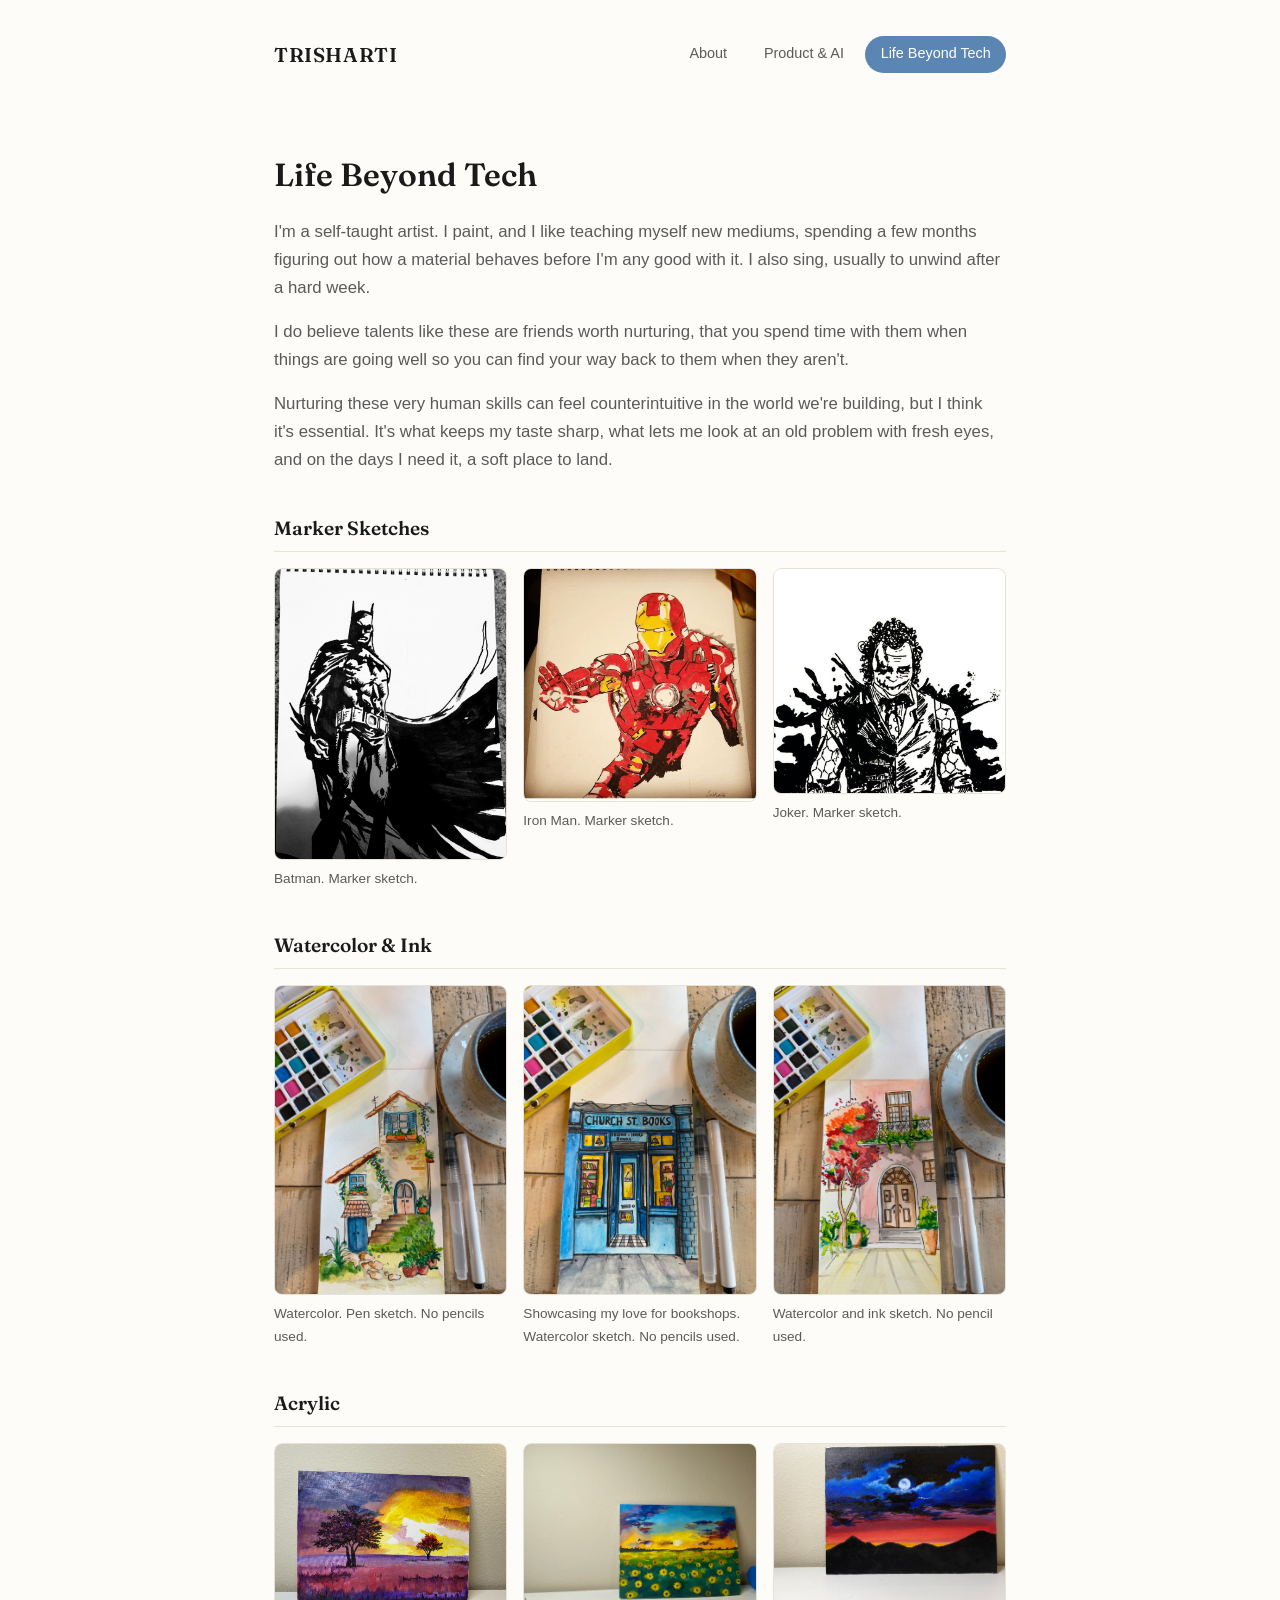
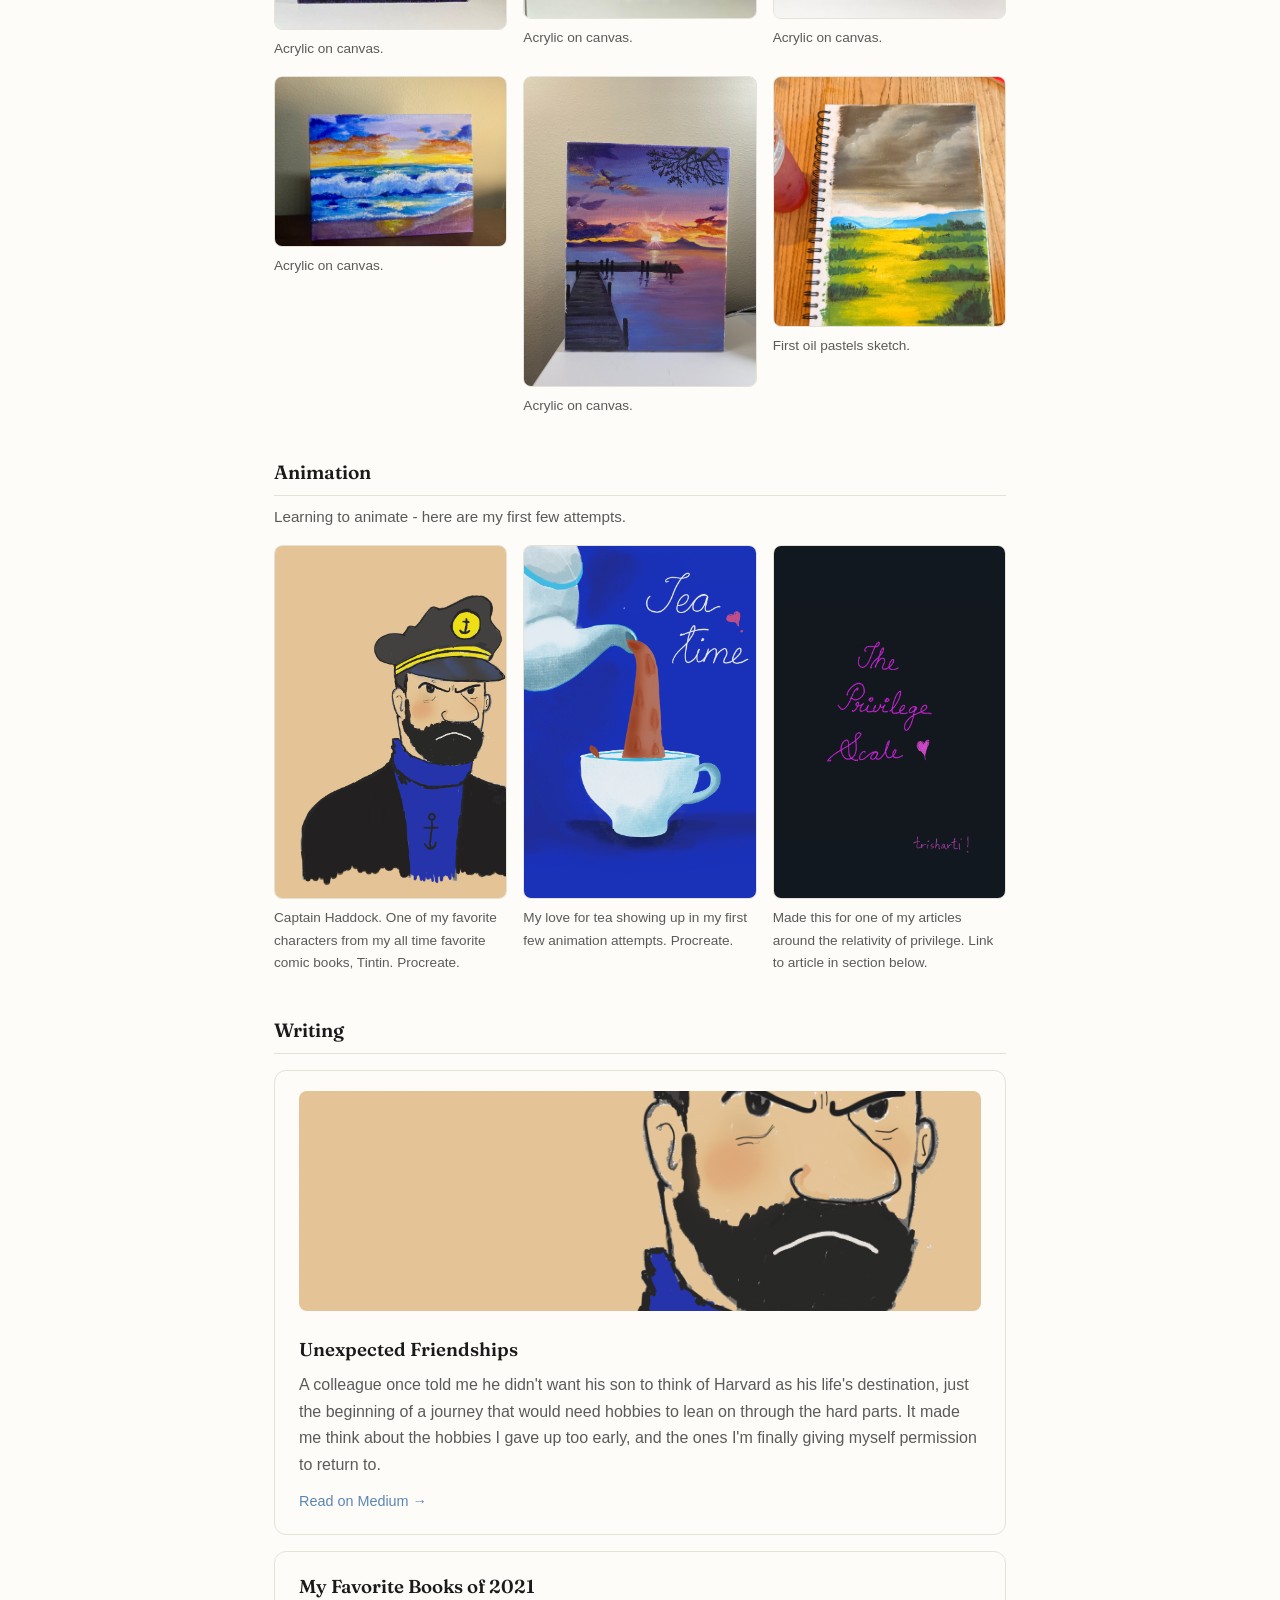
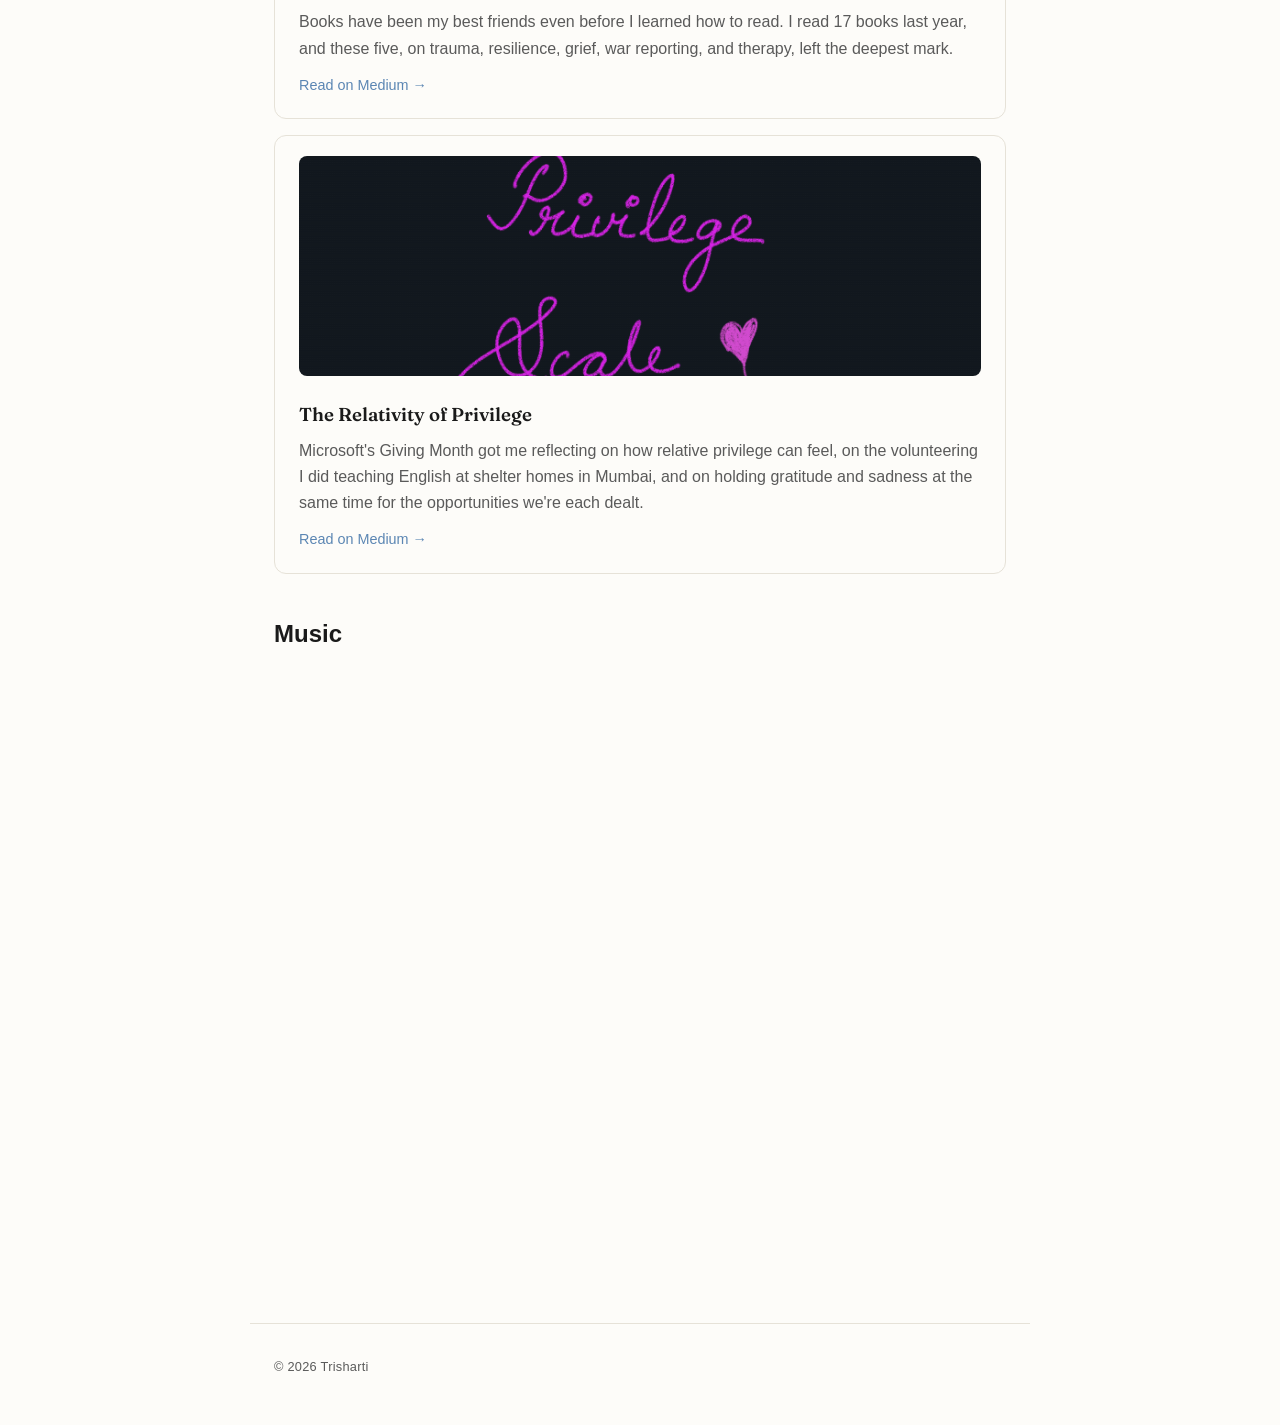
==== life.html @ a84fdd06 "Initial commit of trisharti.com site Co-Authored-By: Claude Opus 4.6 <noreply@anthropic.com>" ====
<!DOCTYPE html>
<html lang="en">
<head>
  <meta charset="UTF-8" />
  <meta name="viewport" content="width=device-width, initial-scale=1.0" />
  <title>Life Beyond Tech — Trisharti</title>
  <link rel="preconnect" href="https://fonts.googleapis.com" />
  <link rel="preconnect" href="https://fonts.gstatic.com" crossorigin />
  <link href="https://fonts.googleapis.com/css2?family=Fraunces:ital,wght@0,400;0,500;0,600;1,500&display=swap" rel="stylesheet" />
  <link rel="stylesheet" href="style.css" />
</head>
<body>
  <header class="site-header">
    <a class="wordmark" href="index.html">TRISHARTI</a>
    <nav class="tabs">
      <a href="index.html">About</a>
      <a href="tech.html">Product &amp; AI</a>
      <a href="life.html" class="active">Life Beyond Tech</a>
    </nav>
  </header>

  <main>
    <section class="page-intro">
      <h1>Life Beyond Tech</h1>
      <p>
        I'm a self-taught artist. I paint, and I like teaching myself new
        mediums, spending a few months figuring out how a material behaves
        before I'm any good with it. I also sing, usually to unwind after a
        hard week.
      </p>
      <p>
        I do believe talents like these are friends worth nurturing, that you
        spend time with them when things are going well so you can find your
        way back to them when they aren't.
      </p>
      <p>
        Nurturing these very human skills can feel counterintuitive in the
        world we're building, but I think it's essential. It's what keeps my
        taste sharp, what lets me look at an old problem with fresh eyes, and
        on the days I need it, a soft place to land.
      </p>
    </section>

    <section class="art-grid-group">
      <h2>Marker Sketches</h2>
      <!-- TODO: add more art files to assets/art/ and reference them here -->
      <div class="art-grid">
        <figure>
          <img src="assets/art/batman-marker.jpg" alt="Batman marker sketch" />
          <figcaption>Batman. Marker sketch.</figcaption>
        </figure>
        <figure>
          <img src="assets/art/ironman-marker.jpg" alt="Iron Man marker sketch" />
          <figcaption>Iron Man. Marker sketch.</figcaption>
        </figure>
        <figure>
          <img src="assets/art/joker-marker.jpg" alt="Joker marker sketch" />
          <figcaption>Joker. Marker sketch.</figcaption>
        </figure>
      </div>
    </section>

    <section class="art-grid-group">
      <h2>Watercolor &amp; Ink</h2>
      <div class="art-grid">
        <figure>
          <img src="assets/art/watercolor-pen.jpg" alt="Pen and watercolor sketch" />
          <figcaption>Watercolor. Pen sketch. No pencils used.</figcaption>
        </figure>
        <figure>
          <img src="assets/art/piece-2.jpg" alt="Church Street Books watercolor sketch" />
          <figcaption>Showcasing my love for bookshops. Watercolor sketch. No pencils used.</figcaption>
        </figure>
        <figure>
          <img src="assets/art/watercolor-ink-2.jpg" alt="Watercolor and ink sketch" />
          <figcaption>Watercolor and ink sketch. No pencil used.</figcaption>
        </figure>
      </div>
    </section>

    <section class="art-grid-group">
      <h2>Acrylic</h2>
      <div class="art-grid">
        <figure>
          <img src="assets/art/acrylic-1.jpg" alt="Acrylic on canvas painting 1" />
          <figcaption>Acrylic on canvas.</figcaption>
        </figure>
        <figure>
          <img src="assets/art/acrylic-2.jpg" alt="Acrylic on canvas painting 2" />
          <figcaption>Acrylic on canvas.</figcaption>
        </figure>
        <figure>
          <img src="assets/art/acrylic-3.jpg" alt="Acrylic on canvas painting 3" />
          <figcaption>Acrylic on canvas.</figcaption>
        </figure>
        <figure>
          <img src="assets/art/acrylic-4.jpg" alt="Acrylic on canvas painting 4" />
          <figcaption>Acrylic on canvas.</figcaption>
        </figure>
        <figure>
          <img src="assets/art/acrylic-5.jpg" alt="Acrylic on canvas painting 5" />
          <figcaption>Acrylic on canvas.</figcaption>
        </figure>
        <figure>
          <img src="assets/art/oil-pastel-1.jpg" alt="Oil pastel sketch" />
          <figcaption>First oil pastels sketch.</figcaption>
        </figure>
      </div>
    </section>

    <section class="art-grid-group">
      <h2>Animation</h2>
      <p class="section-subhead">Learning to animate - here are my first few attempts.</p>
      <div class="art-grid">
        <figure>
          <img src="assets/animation/animation-2.gif" alt="Captain Haddock animation" />
          <figcaption>Captain Haddock. One of my favorite characters from my all time favorite comic books, Tintin. Procreate.</figcaption>
        </figure>
        <figure>
          <img src="assets/animation/animation-3.gif" alt="Tea time animation" />
          <figcaption>My love for tea showing up in my first few animation attempts. Procreate.</figcaption>
        </figure>
        <figure>
          <img src="assets/animation/animation-1.gif" alt="The Privilege Scale title animation" />
          <figcaption>Made this for one of my articles around the relativity of privilege. Link to article in section below.</figcaption>
        </figure>
      </div>
    </section>

    <section class="art-grid-group">
      <h2>Writing</h2>

      <!-- Preview cards for now — swap in real Medium embed snippets when available -->
      <div class="medium-card">
        <img class="medium-thumb" src="assets/writing/unexpected-friendships.gif" alt="Captain Haddock illustration" />
        <h3><a href="https://medium.com/@trisharti/unexpected-friendships-857ea40e6dd5" target="_blank" rel="noopener">Unexpected Friendships</a></h3>
        <p>A colleague once told me he didn't want his son to think of Harvard as his life's destination, just the beginning of a journey that would need hobbies to lean on through the hard parts. It made me think about the hobbies I gave up too early, and the ones I'm finally giving myself permission to return to.</p>
        <a class="read-more" href="https://medium.com/@trisharti/unexpected-friendships-857ea40e6dd5" target="_blank" rel="noopener">Read on Medium →</a>
      </div>

      <div class="medium-card">
        <h3><a href="https://medium.com/@trisharti/my-favorite-books-of-2021-caaea93a84b" target="_blank" rel="noopener">My Favorite Books of 2021</a></h3>
        <p>Books have been my best friends even before I learned how to read. I read 17 books last year, and these five, on trauma, resilience, grief, war reporting, and therapy, left the deepest mark.</p>
        <a class="read-more" href="https://medium.com/@trisharti/my-favorite-books-of-2021-caaea93a84b" target="_blank" rel="noopener">Read on Medium →</a>
      </div>

      <div class="medium-card">
        <img class="medium-thumb" src="assets/writing/privilege-scale.gif" alt="The Privilege Scale title card" />
        <h3><a href="https://medium.com/@trisharti/reflections-and-hopes-f8e90184b55f" target="_blank" rel="noopener">The Relativity of Privilege</a></h3>
        <p>Microsoft's Giving Month got me reflecting on how relative privilege can feel, on the volunteering I did teaching English at shelter homes in Mumbai, and on holding gratitude and sadness at the same time for the opportunities we're each dealt.</p>
        <a class="read-more" href="https://medium.com/@trisharti/reflections-and-hopes-f8e90184b55f" target="_blank" rel="noopener">Read on Medium →</a>
      </div>

    </section>

    <section class="soundcloud-block">
      <h2>Music</h2>
      <iframe
        width="100%"
        height="166"
        scrolling="no"
        frameborder="no"
        allow="autoplay"
        src="https://w.soundcloud.com/player/?url=https%3A//soundcloud.com/trisharti-ghosh/husn&color=%23b5533c&auto_play=false&hide_related=true&show_comments=false&show_user=true&show_reposts=false&show_teaser=false">
      </iframe>
      <iframe
        width="100%"
        height="166"
        scrolling="no"
        frameborder="no"
        allow="autoplay"
        src="https://w.soundcloud.com/player/?url=https%3A//soundcloud.com/trisharti-ghosh/vienna&color=%23b5533c&auto_play=false&hide_related=true&show_comments=false&show_user=true&show_reposts=false&show_teaser=false">
      </iframe>
      <iframe
        width="100%"
        height="166"
        scrolling="no"
        frameborder="no"
        allow="autoplay"
        src="https://w.soundcloud.com/player/?url=https%3A//soundcloud.com/trisharti-ghosh/somewhere-only-we-know&color=%23b5533c&auto_play=false&hide_related=true&show_comments=false&show_user=true&show_reposts=false&show_teaser=false">
      </iframe>
    </section>
  </main>

  <footer class="site-footer">
    &copy; <span id="year"></span> Trisharti
  </footer>
  <script>document.getElementById('year').textContent = new Date().getFullYear();</script>
</body>
</html>
---- style.css ----
:root {
  --ink: #1a1a1a;
  --muted: #5a5a5a;
  --bg: #fdfcf9;
  --accent: #2f5d8a;
  --accent-warm: #5b86b3;
  --border: #e6e2d8;
  --max-width: 780px;
  --font-display: "Fraunces", Georgia, serif;
}

* { box-sizing: border-box; }

body {
  margin: 0;
  font-family: -apple-system, BlinkMacSystemFont, "Segoe UI", Helvetica, Arial, sans-serif;
  color: var(--ink);
  background: var(--bg);
  line-height: 1.65;
}

header.site-header {
  display: flex;
  justify-content: space-between;
  align-items: center;
  max-width: var(--max-width);
  margin: 0 auto;
  padding: 2.25rem 1.5rem 1.25rem;
}

header.site-header .wordmark {
  font-family: var(--font-display);
  font-weight: 600;
  font-size: 1.25rem;
  text-decoration: none;
  color: var(--ink);
  letter-spacing: 0.03em;
}

nav.tabs {
  display: flex;
  gap: 0.4rem;
}

nav.tabs a {
  text-decoration: none;
  color: var(--muted);
  font-size: 0.9rem;
  font-weight: 500;
  padding: 0.4rem 0.95rem;
  border-radius: 999px;
  transition: color 0.2s ease, background-color 0.2s ease;
}

nav.tabs a.active {
  color: #fff;
  background: var(--accent-warm);
}

nav.tabs a:hover:not(.active) {
  color: var(--ink);
  background: rgba(47, 93, 138, 0.1);
}

main {
  max-width: var(--max-width);
  margin: 0 auto;
  padding: 1rem 1.5rem 5rem;
}

.hero {
  display: flex;
  gap: 2.25rem;
  align-items: center;
  margin: 2.5rem 0 3.5rem;
}

.hero .portrait-wrap {
  position: relative;
  flex-shrink: 0;
}

.hero .portrait-wrap::before {
  content: "";
  position: absolute;
  top: -14px;
  left: -16px;
  width: 168px;
  height: 168px;
  border-radius: 42% 58% 65% 35% / 45% 40% 60% 55%;
  background: linear-gradient(135deg, var(--accent-warm), var(--accent));
  opacity: 0.2;
  z-index: 0;
}

.hero img.portrait {
  position: relative;
  z-index: 1;
  width: 168px;
  height: 168px;
  border-radius: 50%;
  object-fit: cover;
  border: 3px solid var(--bg);
  box-shadow: 0 0 0 1px var(--border), 0 8px 24px rgba(26, 26, 26, 0.08);
}

.hero h1 {
  font-family: var(--font-display);
  margin: 0 0 0.5rem;
  font-size: 2.4rem;
  font-weight: 600;
}

.hero p.role {
  display: inline-block;
  margin: 0 0 1rem;
  padding: 0.3rem 0.9rem;
  border-radius: 999px;
  background: rgba(47, 93, 138, 0.12);
  color: var(--accent);
  font-style: normal;
  font-weight: 600;
  font-size: 0.88rem;
  letter-spacing: 0.01em;
}

.links-row a {
  margin-right: 1.25rem;
  color: var(--accent);
  text-decoration: none;
  font-size: 0.9rem;
  border-bottom: 1px solid transparent;
  transition: border-color 0.2s ease;
}

.links-row a:hover { border-color: var(--accent); }

section.journey {
  margin-bottom: 3rem;
}

section.journey p {
  font-size: 1.08rem;
  color: #2c2c2c;
}

section.journey p.lede {
  font-family: var(--font-display);
  font-weight: 500;
  font-size: 1.6rem;
  line-height: 1.4;
  color: var(--ink);
  margin: 0 0 2rem;
}

section.journey p.lede em {
  font-style: italic;
  color: var(--accent-warm);
}

.principles {
  margin: 0 0 3rem;
}

.principles h2 {
  font-family: var(--font-display);
  font-weight: 600;
  font-size: 1.3rem;
  margin-bottom: 1.25rem;
}

.principles-subhead {
  font-family: var(--font-display);
  font-weight: 600;
  font-size: 1.05rem;
  color: var(--muted);
  margin: 2rem 0 1.25rem;
}

.principles-list {
  display: flex;
  flex-direction: column;
  gap: 1rem;
}

.principle {
  padding: 1.1rem 1.25rem;
  border-left: 3px solid var(--accent);
  background: rgba(47, 93, 138, 0.045);
  border-radius: 0 10px 10px 0;
}

.principle h3 {
  font-family: var(--font-display);
  font-weight: 600;
  font-size: 1rem;
  margin: 0 0 0.4rem;
  color: var(--ink);
}

.principle p {
  margin: 0;
  font-size: 0.92rem;
  color: var(--muted);
  line-height: 1.55;
}

.tab-cta {
  display: flex;
  gap: 1rem;
  margin-top: 2rem;
  flex-wrap: wrap;
}

.tab-card {
  flex: 1;
  min-width: 220px;
  border: 1px solid var(--border);
  border-radius: 12px;
  padding: 1.5rem;
  text-decoration: none;
  color: var(--ink);
  transition: box-shadow 0.2s ease, transform 0.2s ease, border-color 0.2s ease;
}

.tab-card:hover {
  box-shadow: 0 10px 28px rgba(26, 26, 26, 0.08);
  border-color: var(--accent-warm);
  transform: translateY(-2px);
}

.tab-card h3 { margin: 0 0 0.4rem; font-family: var(--font-display); font-weight: 600; }
.tab-card p { margin: 0; color: var(--muted); font-size: 0.92rem; }

.page-intro {
  margin: 2.5rem 0 2.5rem;
}

.page-intro h1 { font-family: var(--font-display); font-weight: 600; font-size: 2rem; margin-bottom: 0.6rem; }
.page-intro p { color: var(--muted); font-size: 1.05rem; }

.embed-wrap {
  margin: 2rem 0;
}

.art-grid-group {
  margin-bottom: 2.5rem;
}

.art-grid-group h2 {
  font-family: var(--font-display);
  font-weight: 600;
  font-size: 1.2rem;
  border-bottom: 1px solid var(--border);
  padding-bottom: 0.4rem;
  margin-bottom: 1rem;
}

.section-subhead {
  margin: -0.5rem 0 1rem;
  color: var(--muted);
  font-size: 0.95rem;
}

.art-grid {
  display: grid;
  grid-template-columns: repeat(auto-fill, minmax(200px, 1fr));
  gap: 1rem;
}

.art-grid figure {
  margin: 0;
  overflow: hidden;
  border-radius: 8px;
}

.art-grid img {
  width: 100%;
  border-radius: 8px;
  border: 1px solid var(--border);
  display: block;
  transition: transform 0.3s ease;
}

.art-grid figure:hover img {
  transform: scale(1.03);
}

.art-grid figcaption {
  margin-top: 0.5rem;
  font-size: 0.85rem;
  color: var(--muted);
}

.medium-card {
  border: 1px solid var(--border);
  border-radius: 12px;
  padding: 1.25rem 1.5rem;
  margin-bottom: 1rem;
  transition: box-shadow 0.2s ease;
}

.medium-card:hover {
  box-shadow: 0 8px 24px rgba(26, 26, 26, 0.06);
}

.medium-thumb {
  width: 100%;
  max-height: 220px;
  object-fit: cover;
  border-radius: 8px;
  margin-bottom: 1rem;
}

.medium-card h3 { margin: 0 0 0.4rem; font-family: var(--font-display); font-weight: 600; }
.medium-card h3 a { color: var(--ink); text-decoration: none; }
.medium-card h3 a:hover { text-decoration: underline; }
.medium-card p { margin: 0 0 0.6rem; color: var(--muted); }
.medium-card a.read-more { font-size: 0.9rem; color: var(--accent-warm); text-decoration: none; }

.substack-post-embed {
  margin-bottom: 1rem;
}

.soundcloud-block {
  margin: 2.5rem 0;
}

.soundcloud-block iframe {
  display: block;
  margin-bottom: 1rem;
}

footer.site-footer {
  max-width: var(--max-width);
  margin: 0 auto;
  padding: 2rem 1.5rem 3rem;
  color: var(--muted);
  font-size: 0.8rem;
  letter-spacing: 0.02em;
  border-top: 1px solid var(--border);
}

@media (max-width: 700px) {
  header.site-header {
    flex-direction: column;
    align-items: flex-start;
    gap: 1rem;
  }

  nav.tabs {
    flex-wrap: wrap;
  }

  .hero {
    flex-direction: column;
    align-items: flex-start;
    gap: 1.5rem;
  }

  .hero h1 {
    font-size: 1.9rem;
  }

  section.journey p.lede {
    font-size: 1.3rem;
  }

  .page-intro h1 {
    font-size: 1.6rem;
  }
}
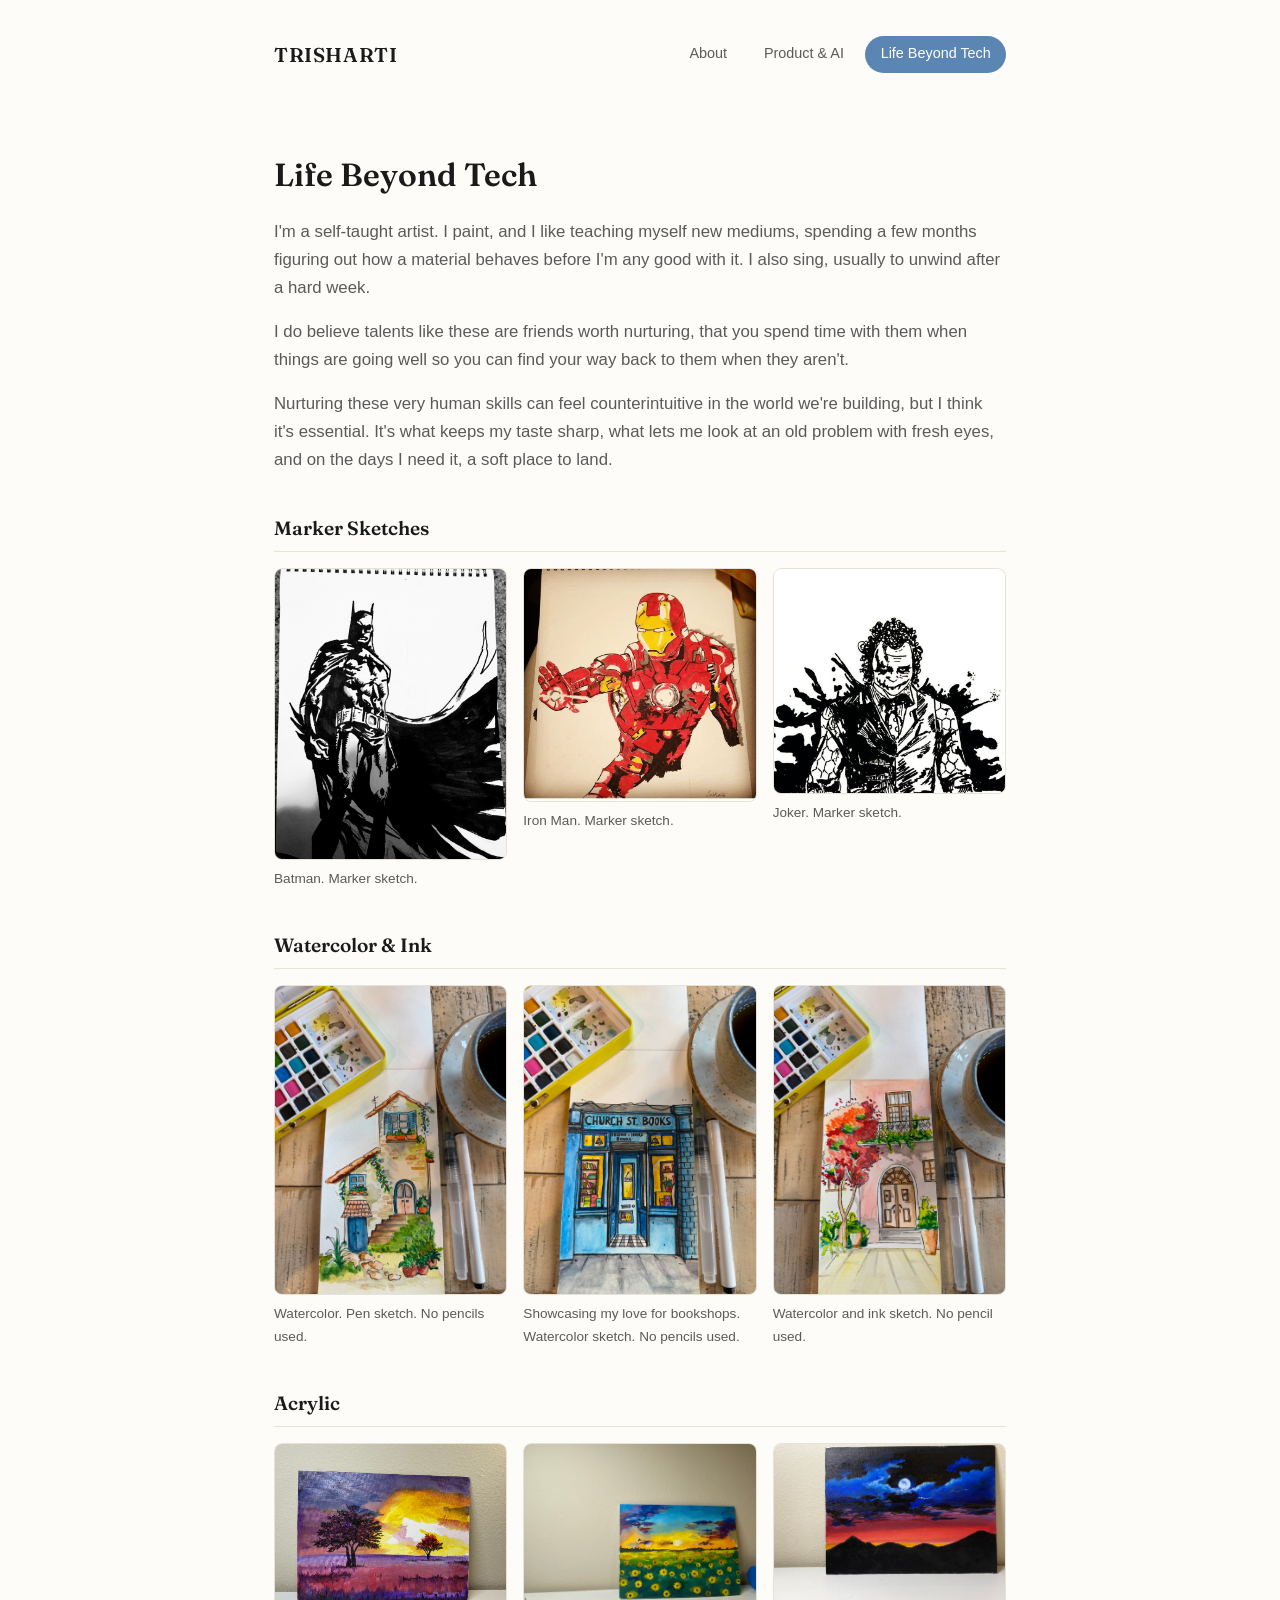
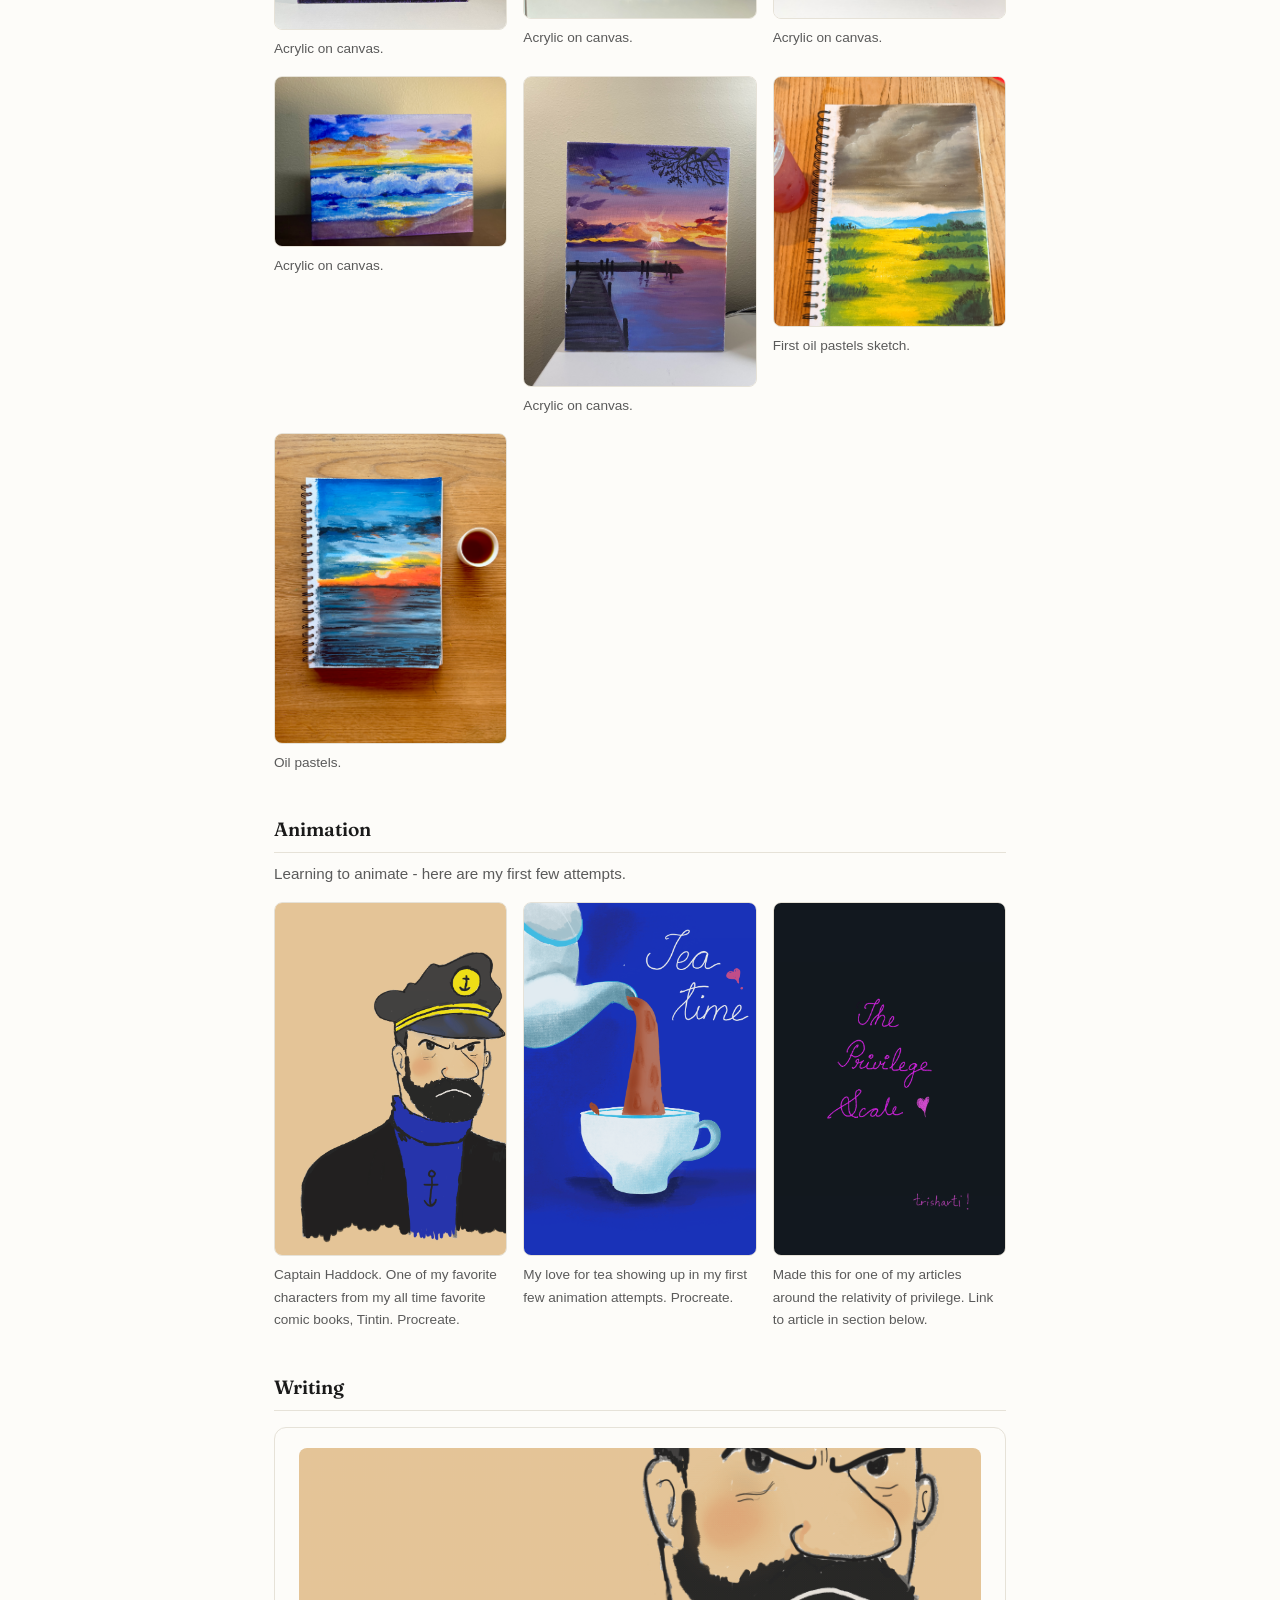
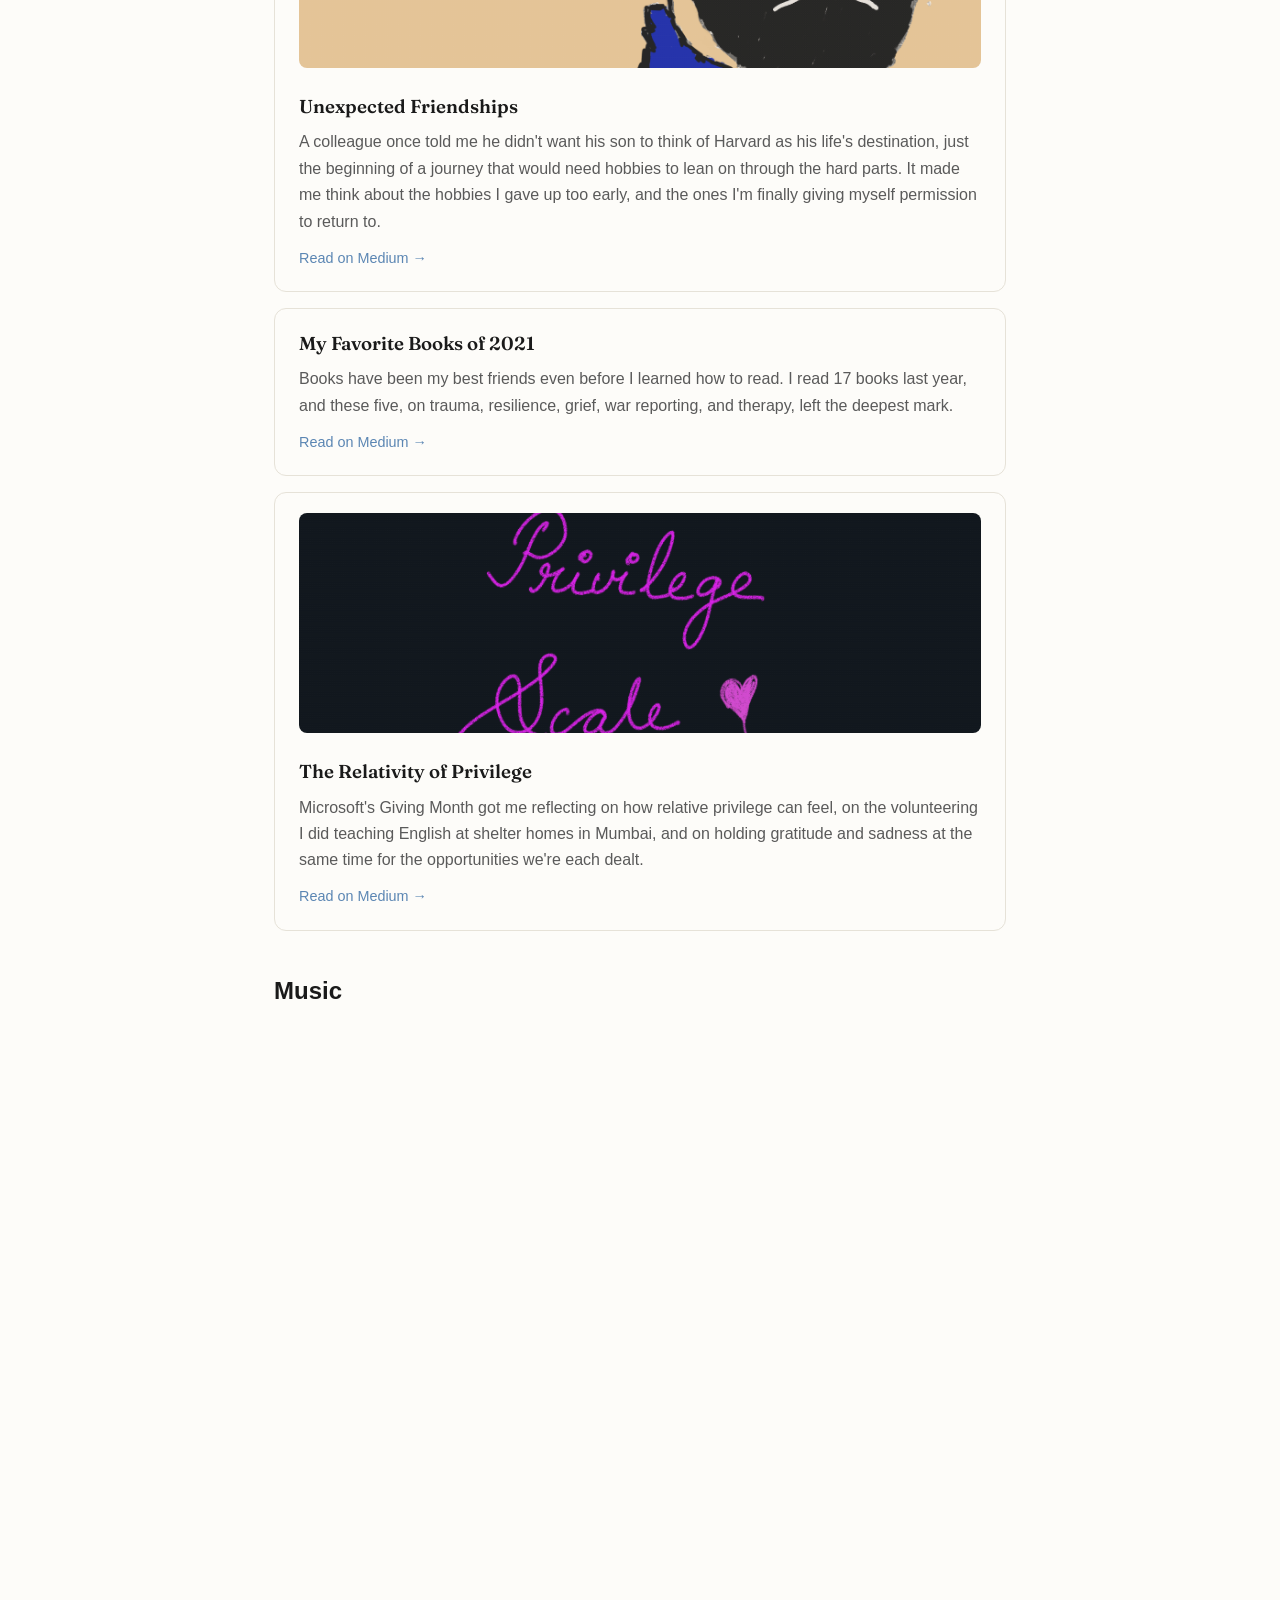
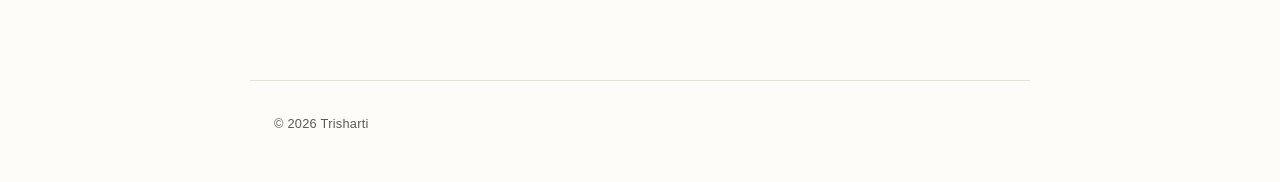
==== commit 378a7033: "Add new oil pastel sunset sketch to life.html Co-Authored-By: Claude Opus 4.6 <noreply@anthropic.com" ====
--- a/life.html
+++ b/life.html
@@ -8,6 +8,9 @@
   <link rel="preconnect" href="https://fonts.gstatic.com" crossorigin />
   <link href="https://fonts.googleapis.com/css2?family=Fraunces:ital,wght@0,400;0,500;0,600;1,500&display=swap" rel="stylesheet" />
   <link rel="stylesheet" href="style.css" />
+  <!-- Cloudflare Web Analytics -->
+  <script defer src='https://static.cloudflareinsights.com/beacon.min.js' data-cf-beacon='{"token": "1f44254c5376400796b0a5fa982d9460"}'></script>
+  <!-- End Cloudflare Web Analytics -->
 </head>
 <body>
   <header class="site-header">
@@ -105,6 +108,10 @@
           <img src="assets/art/oil-pastel-1.jpg" alt="Oil pastel sketch" />
           <figcaption>First oil pastels sketch.</figcaption>
         </figure>
+        <figure>
+          <img src="assets/art/oil-pastel-2.jpg" alt="Sunset over water oil pastel sketch" />
+          <figcaption>Oil pastels.</figcaption>
+        </figure>
       </div>
     </section>
 
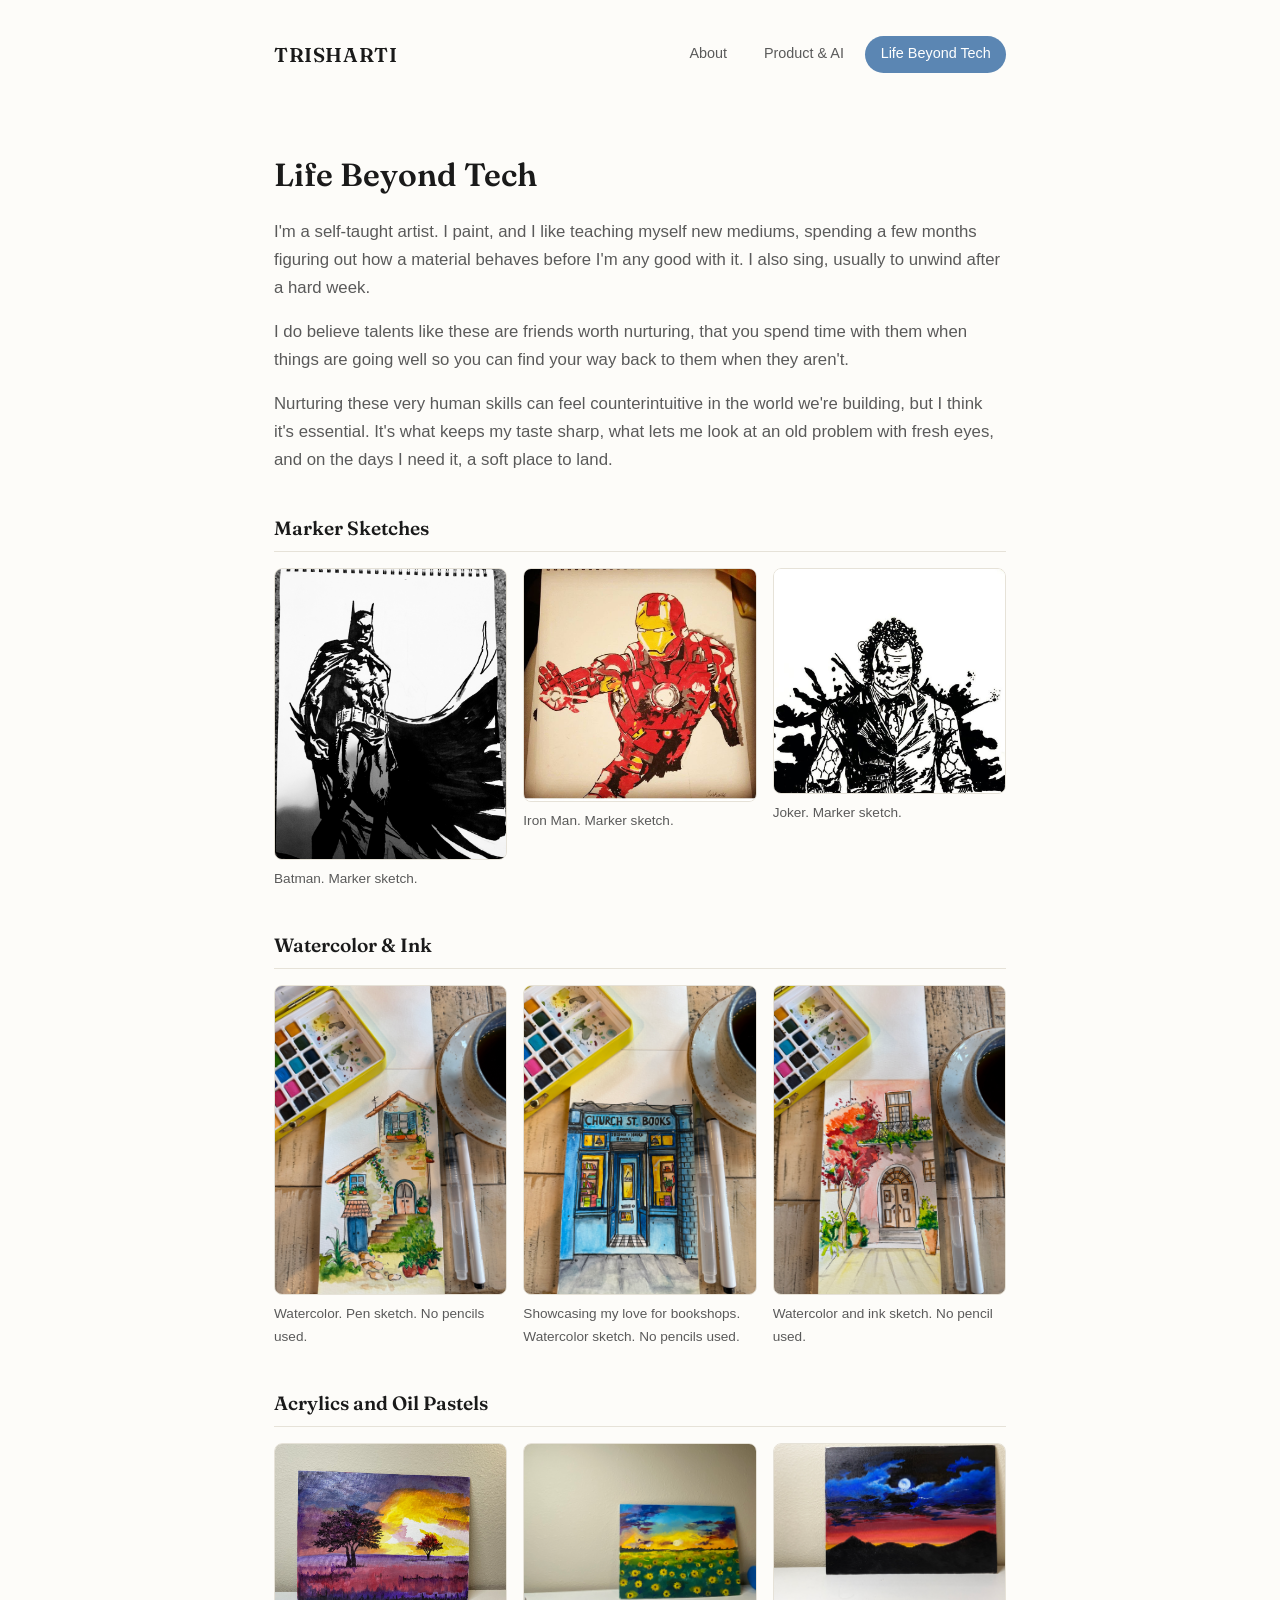
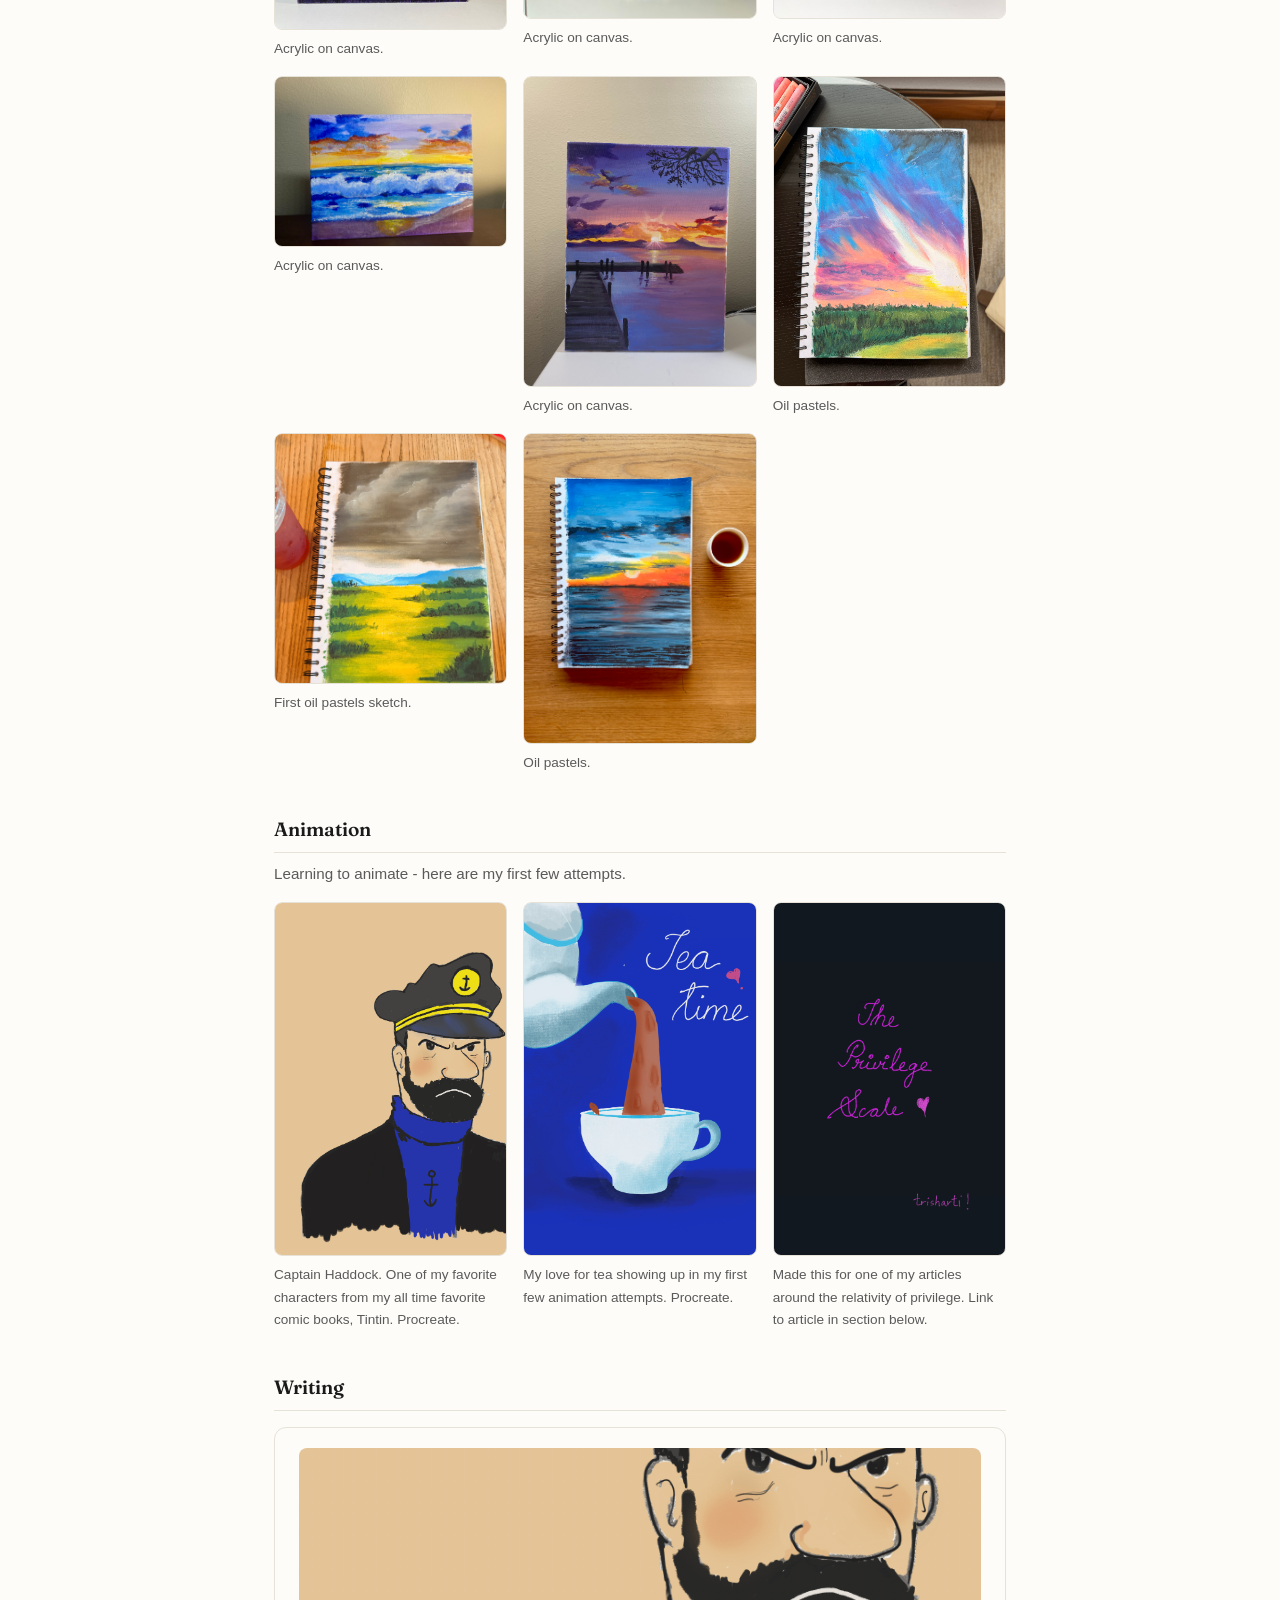
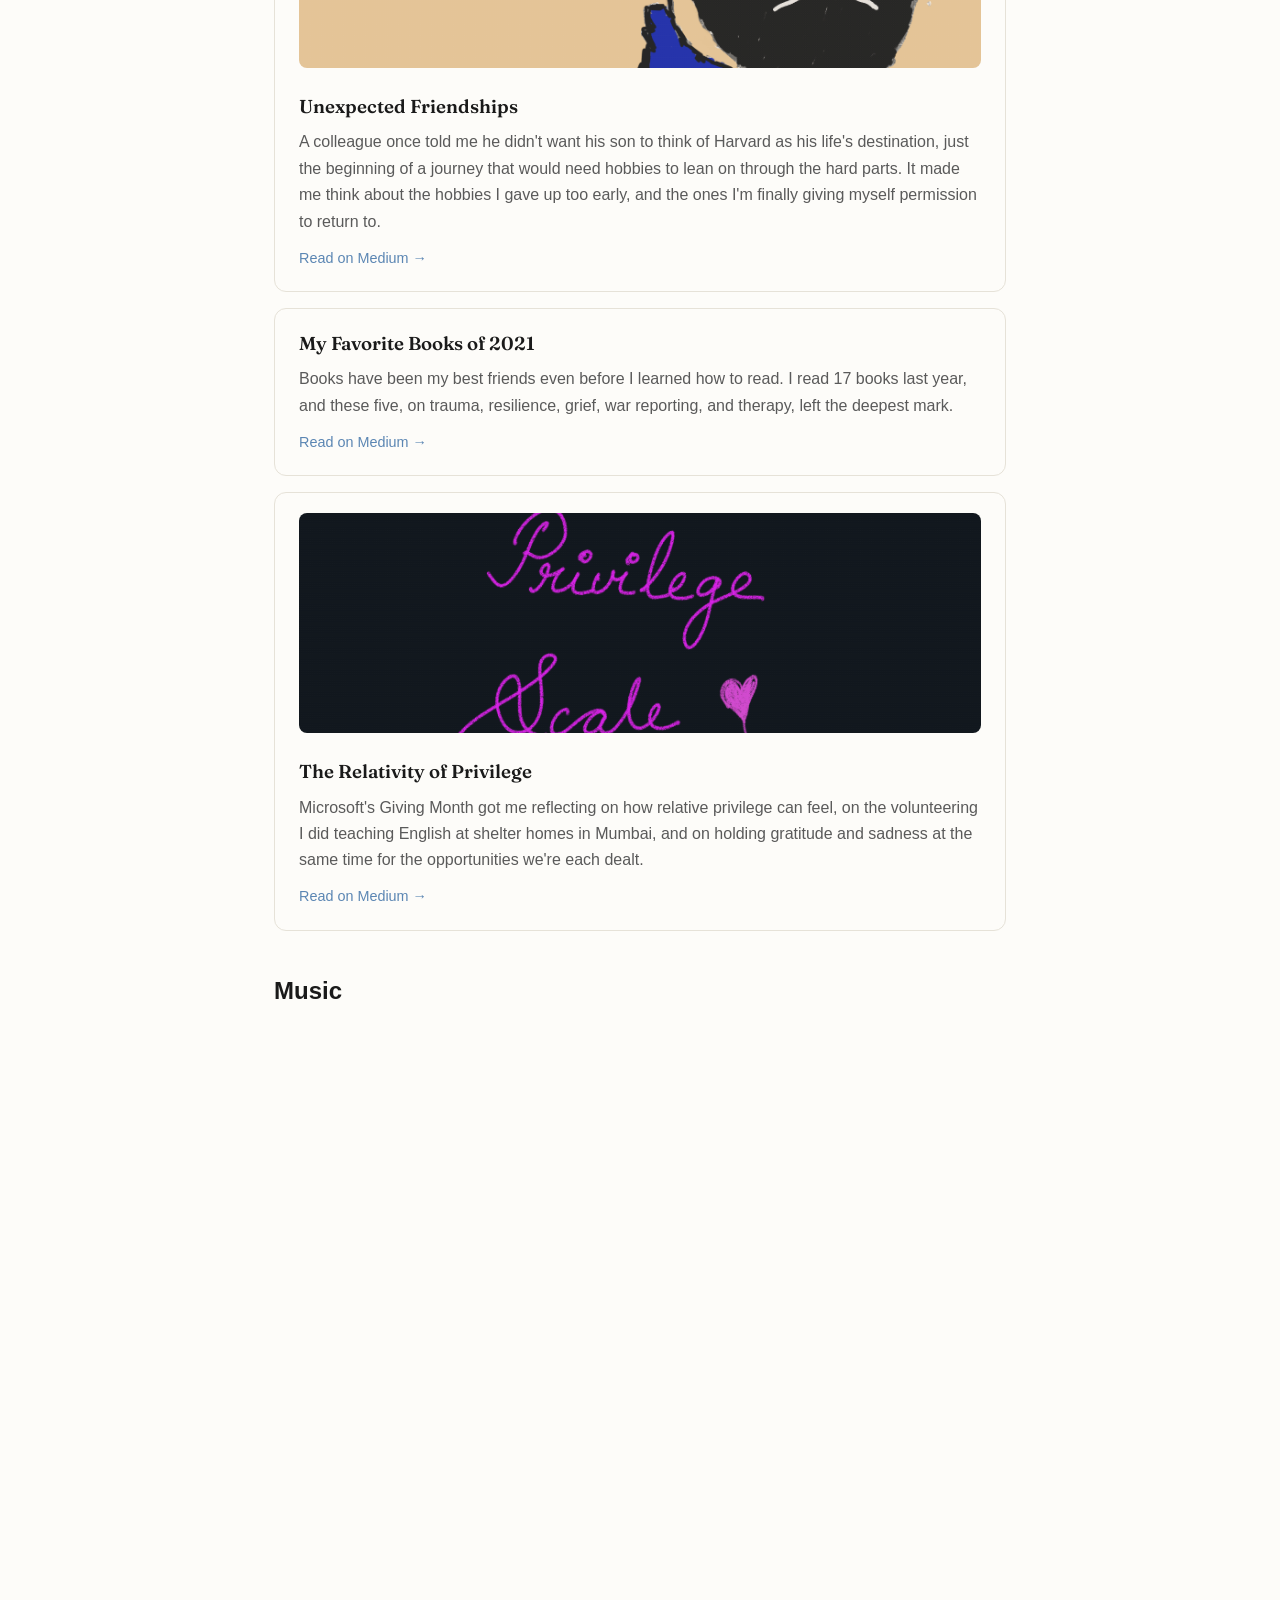
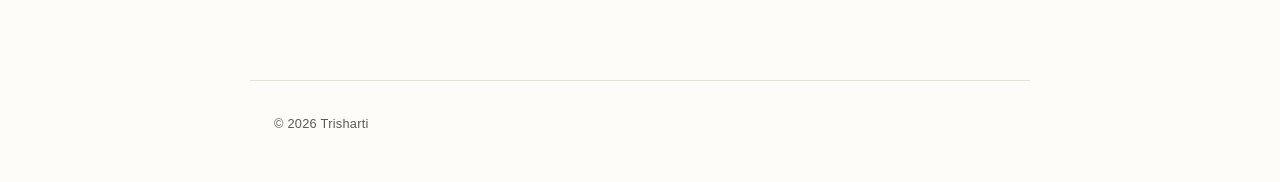
==== commit 651db3b7: "Add new oil pastel piece, rename art section, new Substack post, and prefetch nav pages Co-Authored-" ====
--- a/life.html
+++ b/life.html
@@ -8,6 +8,8 @@
   <link rel="preconnect" href="https://fonts.gstatic.com" crossorigin />
   <link href="https://fonts.googleapis.com/css2?family=Fraunces:ital,wght@0,400;0,500;0,600;1,500&display=swap" rel="stylesheet" />
   <link rel="stylesheet" href="style.css" />
+  <link rel="prefetch" href="index.html" />
+  <link rel="prefetch" href="tech.html" />
   <!-- Cloudflare Web Analytics -->
   <script defer src='https://static.cloudflareinsights.com/beacon.min.js' data-cf-beacon='{"token": "1f44254c5376400796b0a5fa982d9460"}'></script>
   <!-- End Cloudflare Web Analytics -->
@@ -82,7 +84,7 @@
     </section>
 
     <section class="art-grid-group">
-      <h2>Acrylic</h2>
+      <h2>Acrylics and Oil Pastels</h2>
       <div class="art-grid">
         <figure>
           <img src="assets/art/acrylic-1.jpg" alt="Acrylic on canvas painting 1" />
@@ -103,6 +105,10 @@
         <figure>
           <img src="assets/art/acrylic-5.jpg" alt="Acrylic on canvas painting 5" />
           <figcaption>Acrylic on canvas.</figcaption>
+        </figure>
+        <figure>
+          <img src="assets/art/oil-pastel-3.jpg" alt="Colorful sunset over a field oil pastel sketch" />
+          <figcaption>Oil pastels.</figcaption>
         </figure>
         <figure>
           <img src="assets/art/oil-pastel-1.jpg" alt="Oil pastel sketch" />
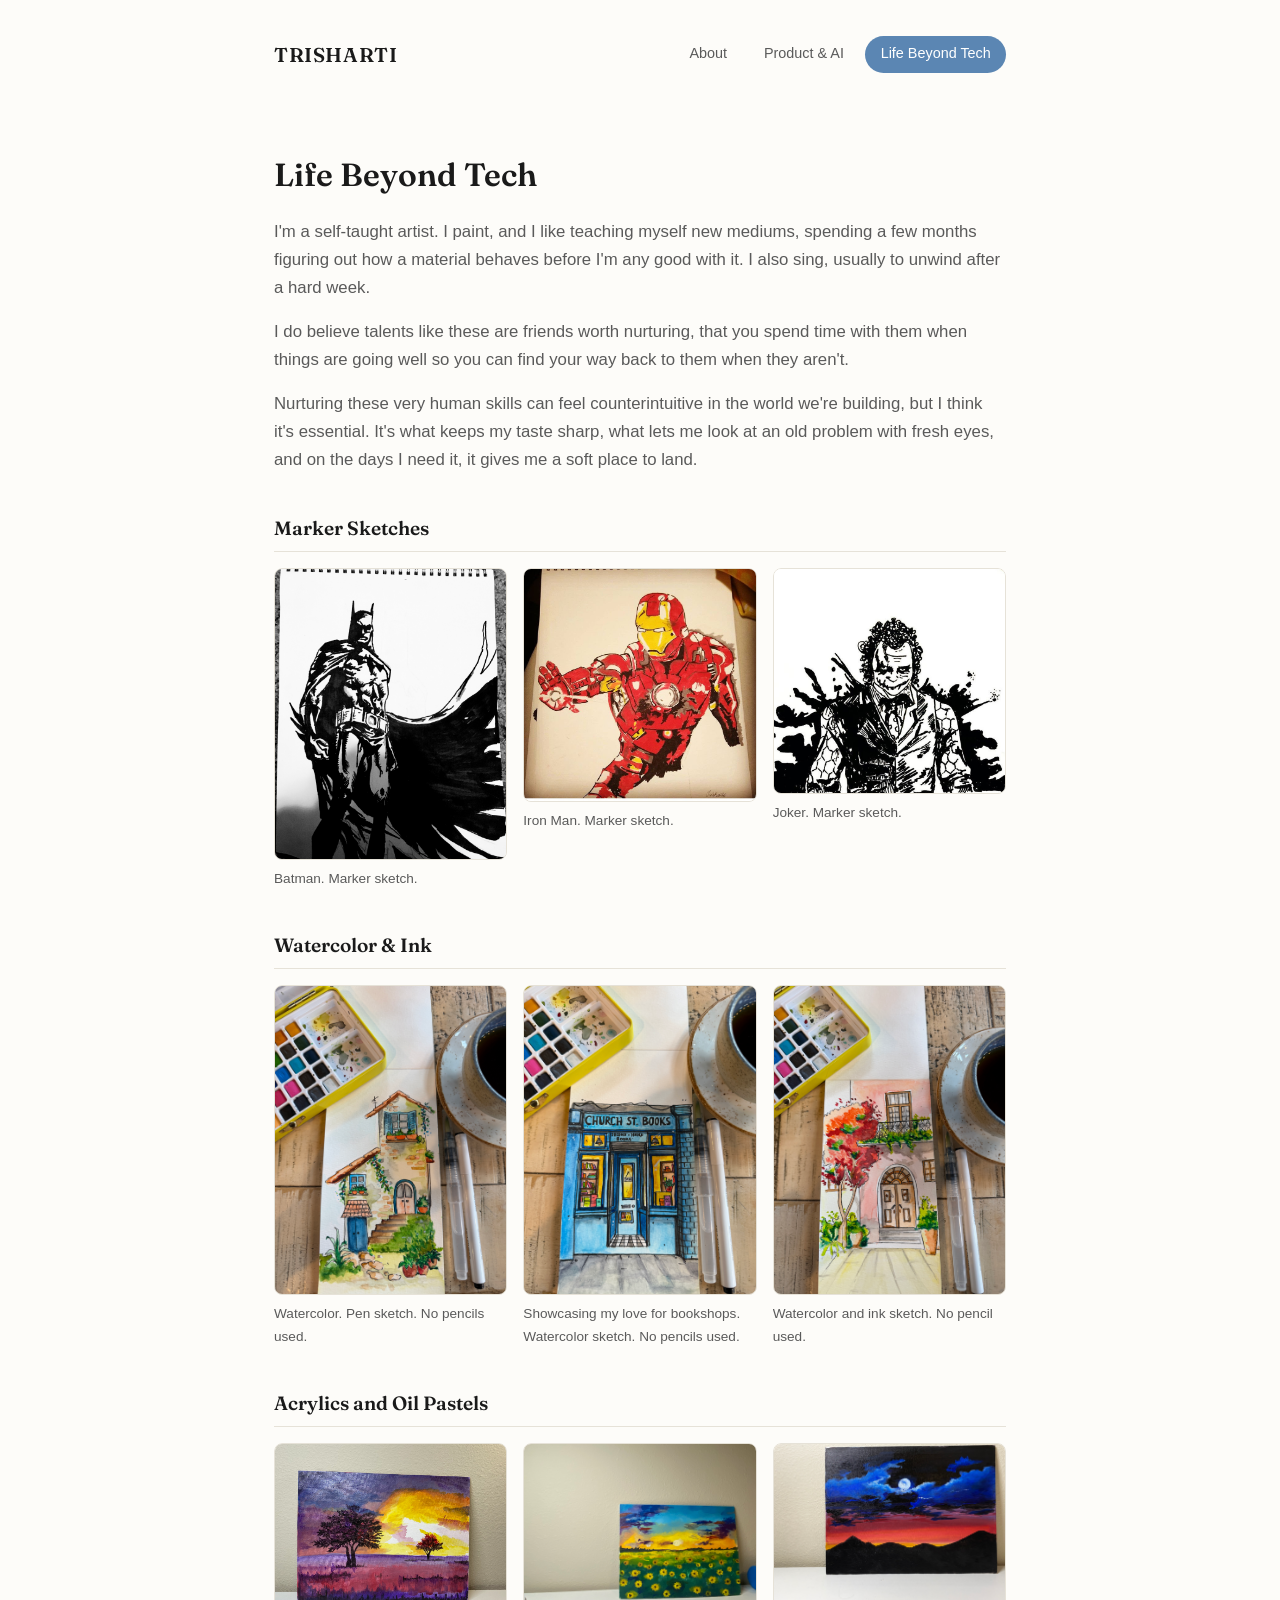
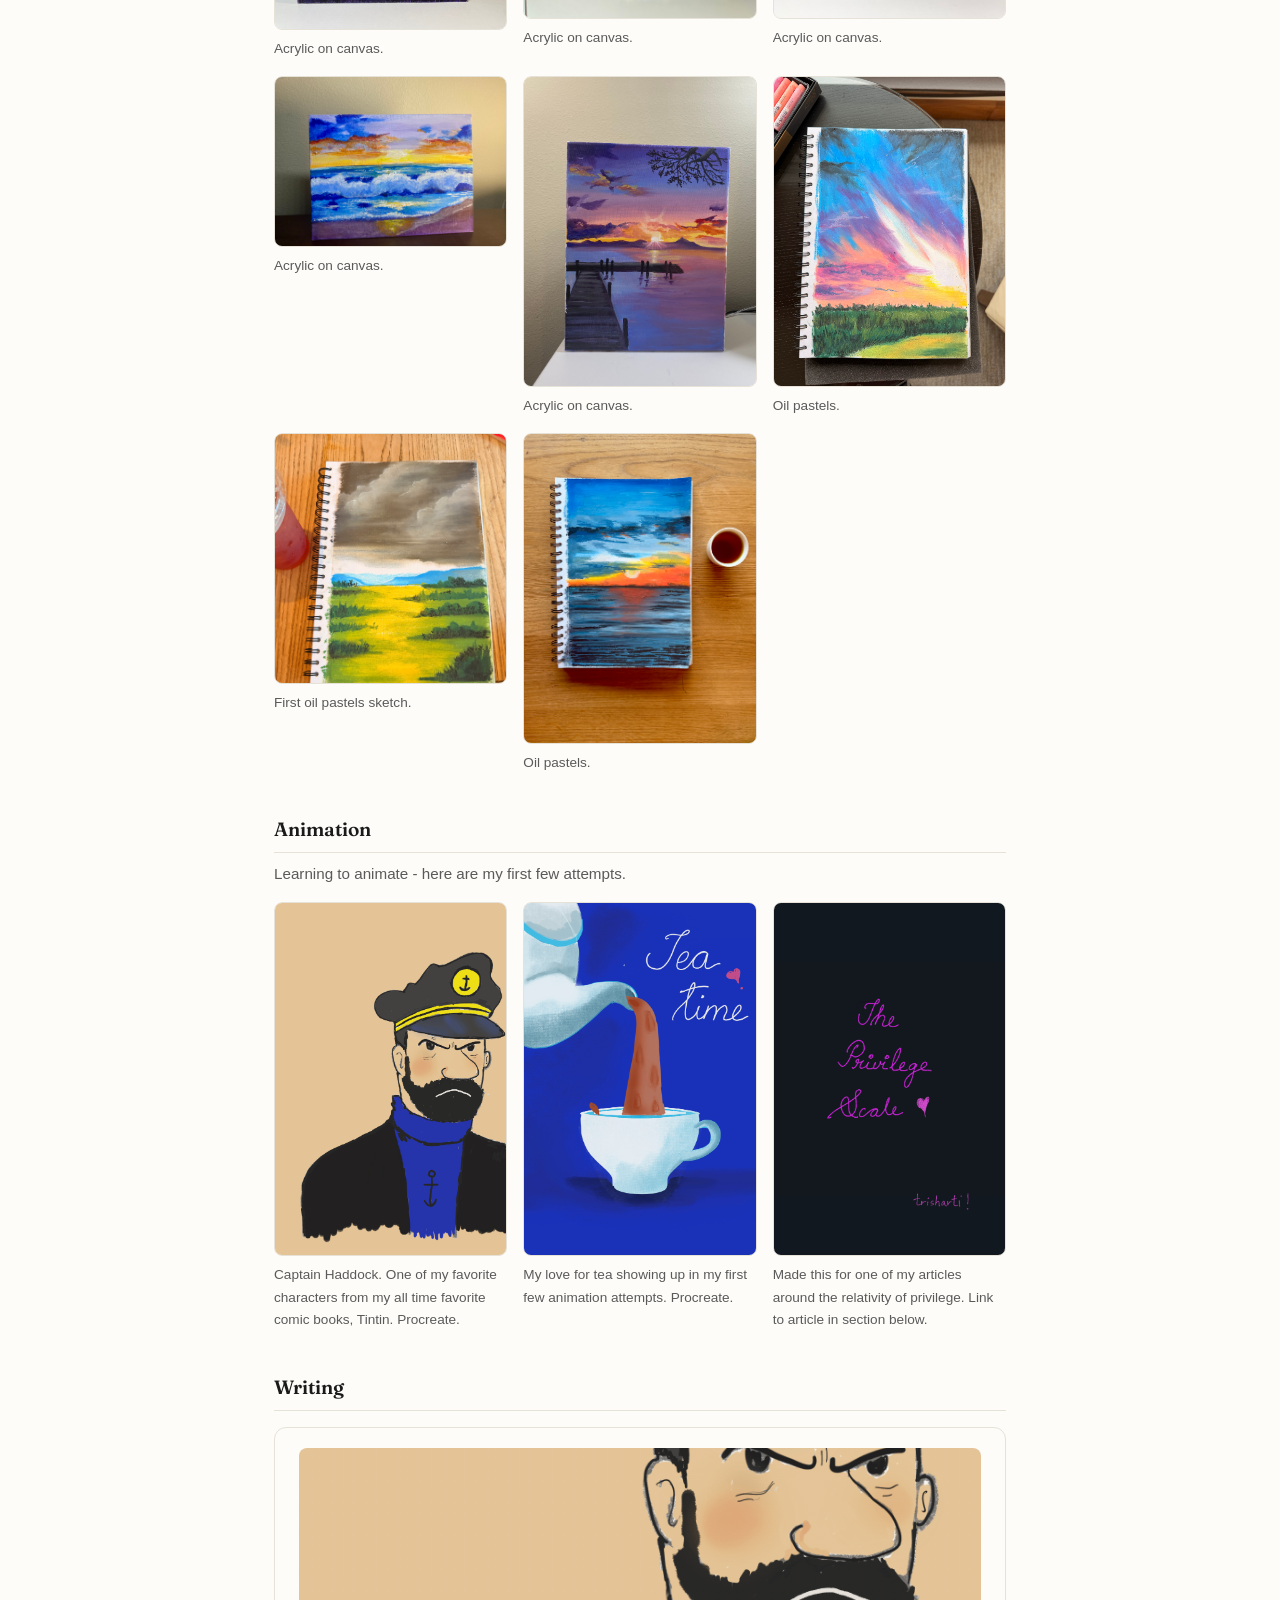
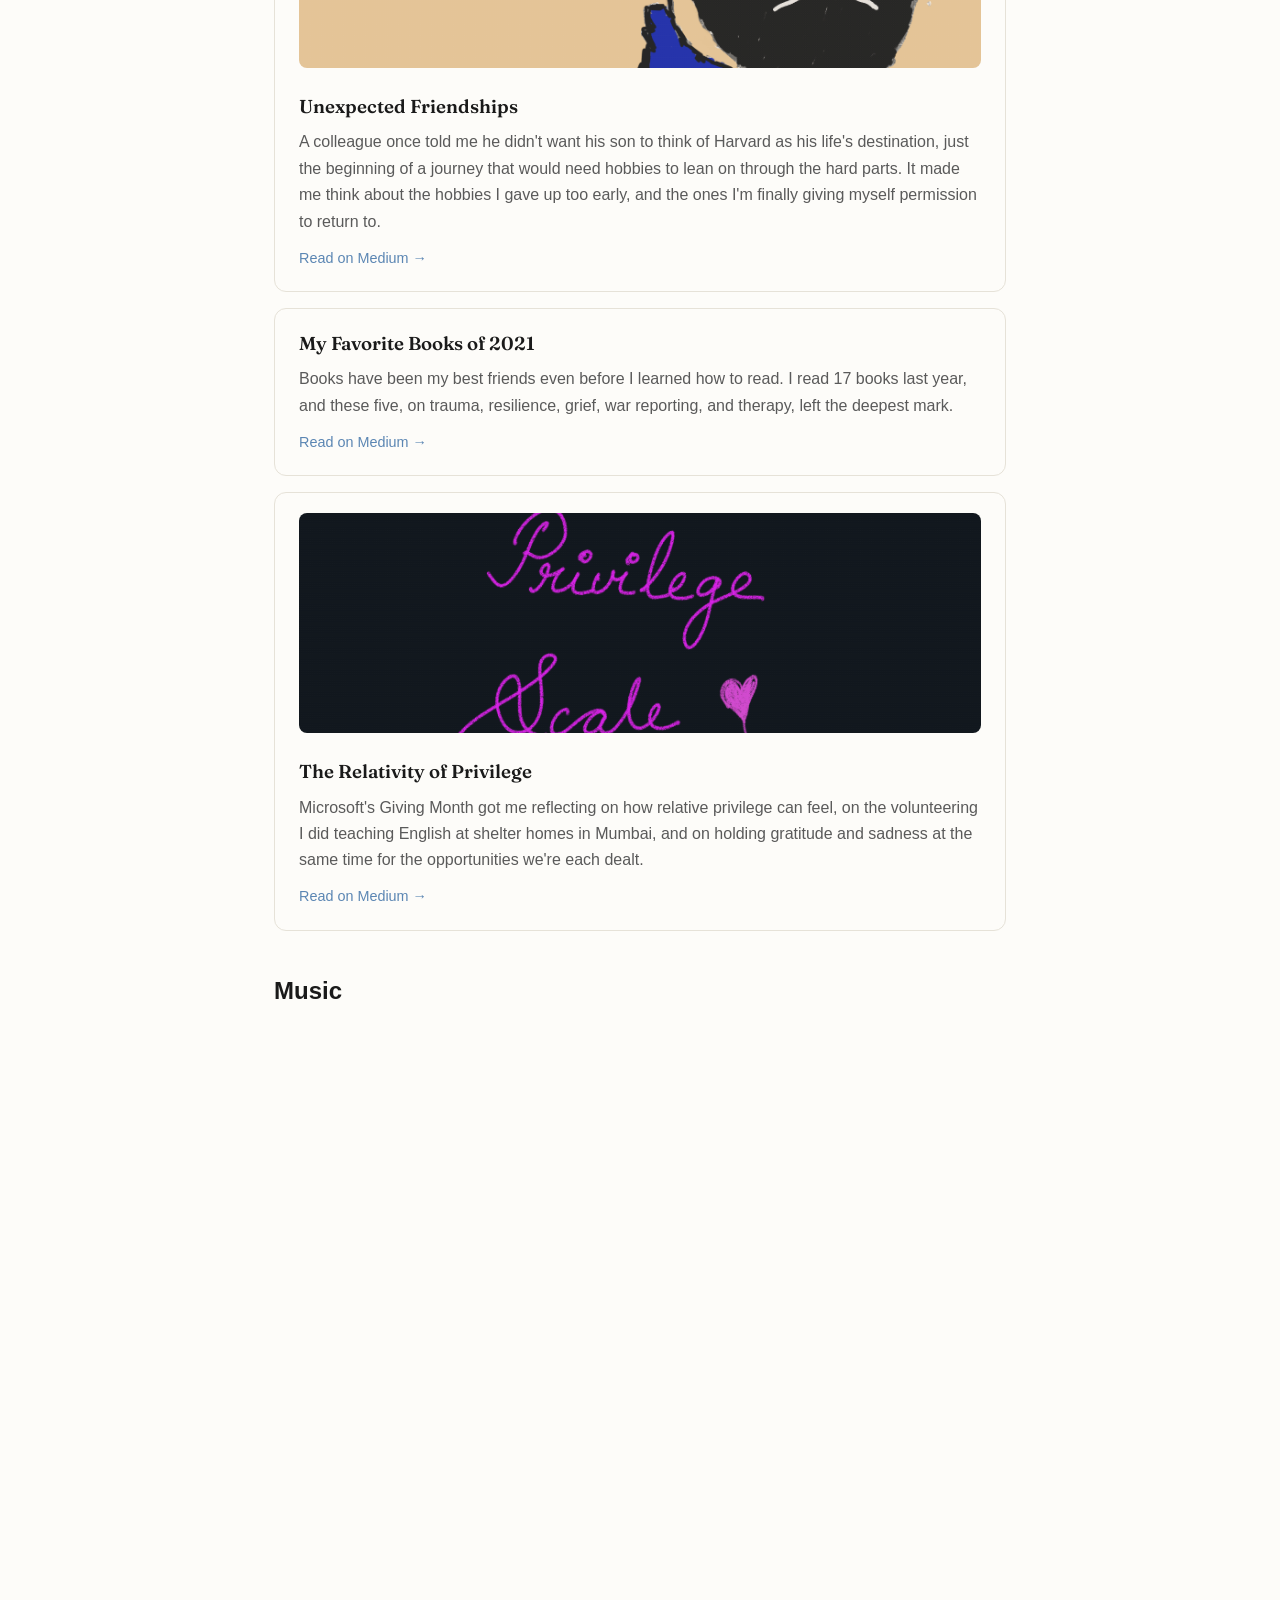
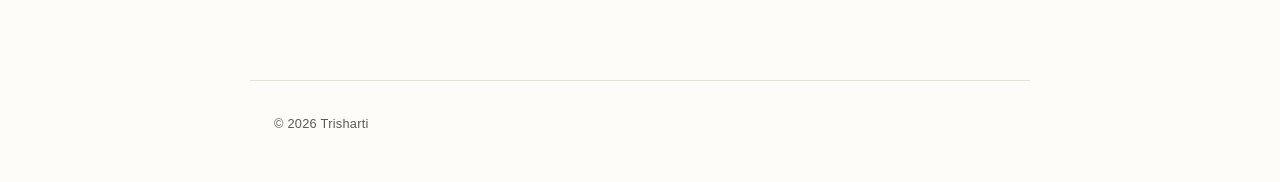
==== commit a1f0a74a: "Add Personal Agents post and fix life page intro typo Co-Authored-By: Claude Sonnet 5.5 <noreply@ant" ====
--- a/life.html
+++ b/life.html
@@ -42,7 +42,7 @@
         Nurturing these very human skills can feel counterintuitive in the
         world we're building, but I think it's essential. It's what keeps my
         taste sharp, what lets me look at an old problem with fresh eyes, and
-        on the days I need it, a soft place to land.
+        on the days I need it, it gives me a soft place to land.
       </p>
     </section>
 
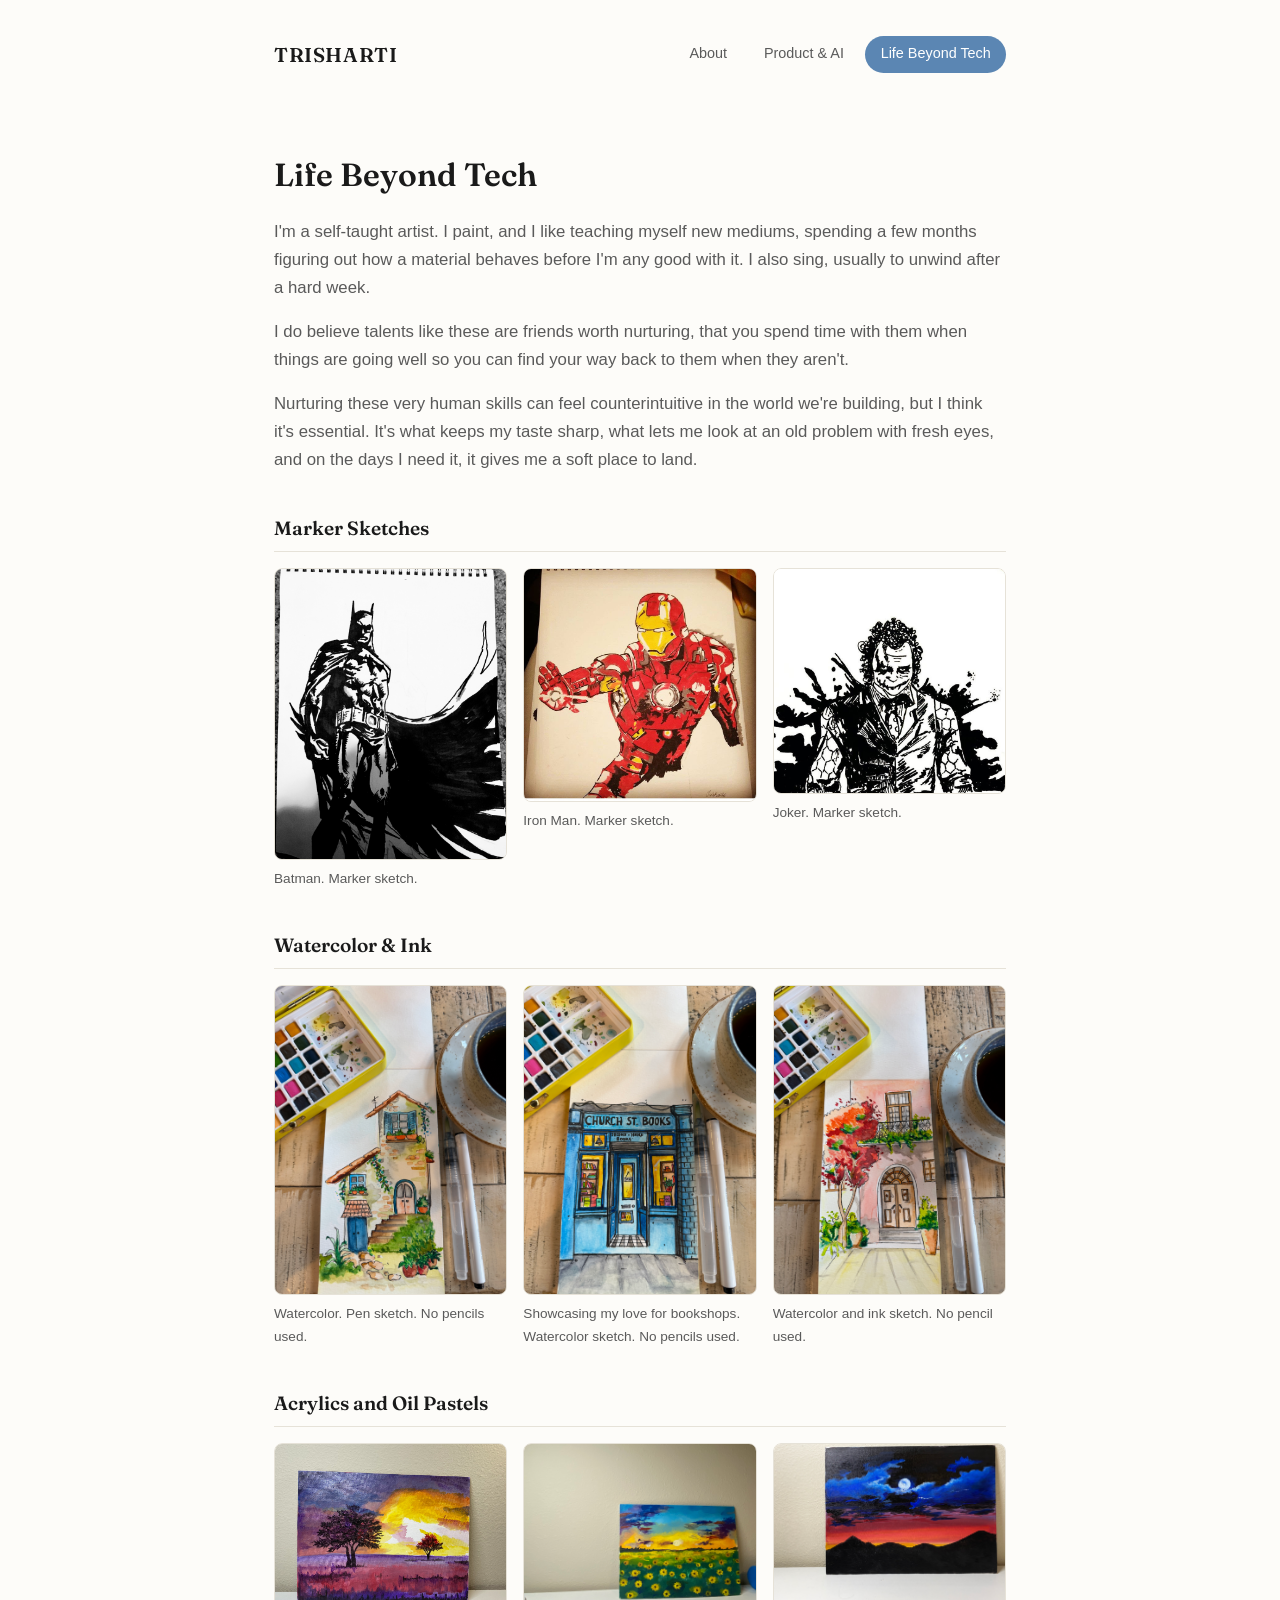
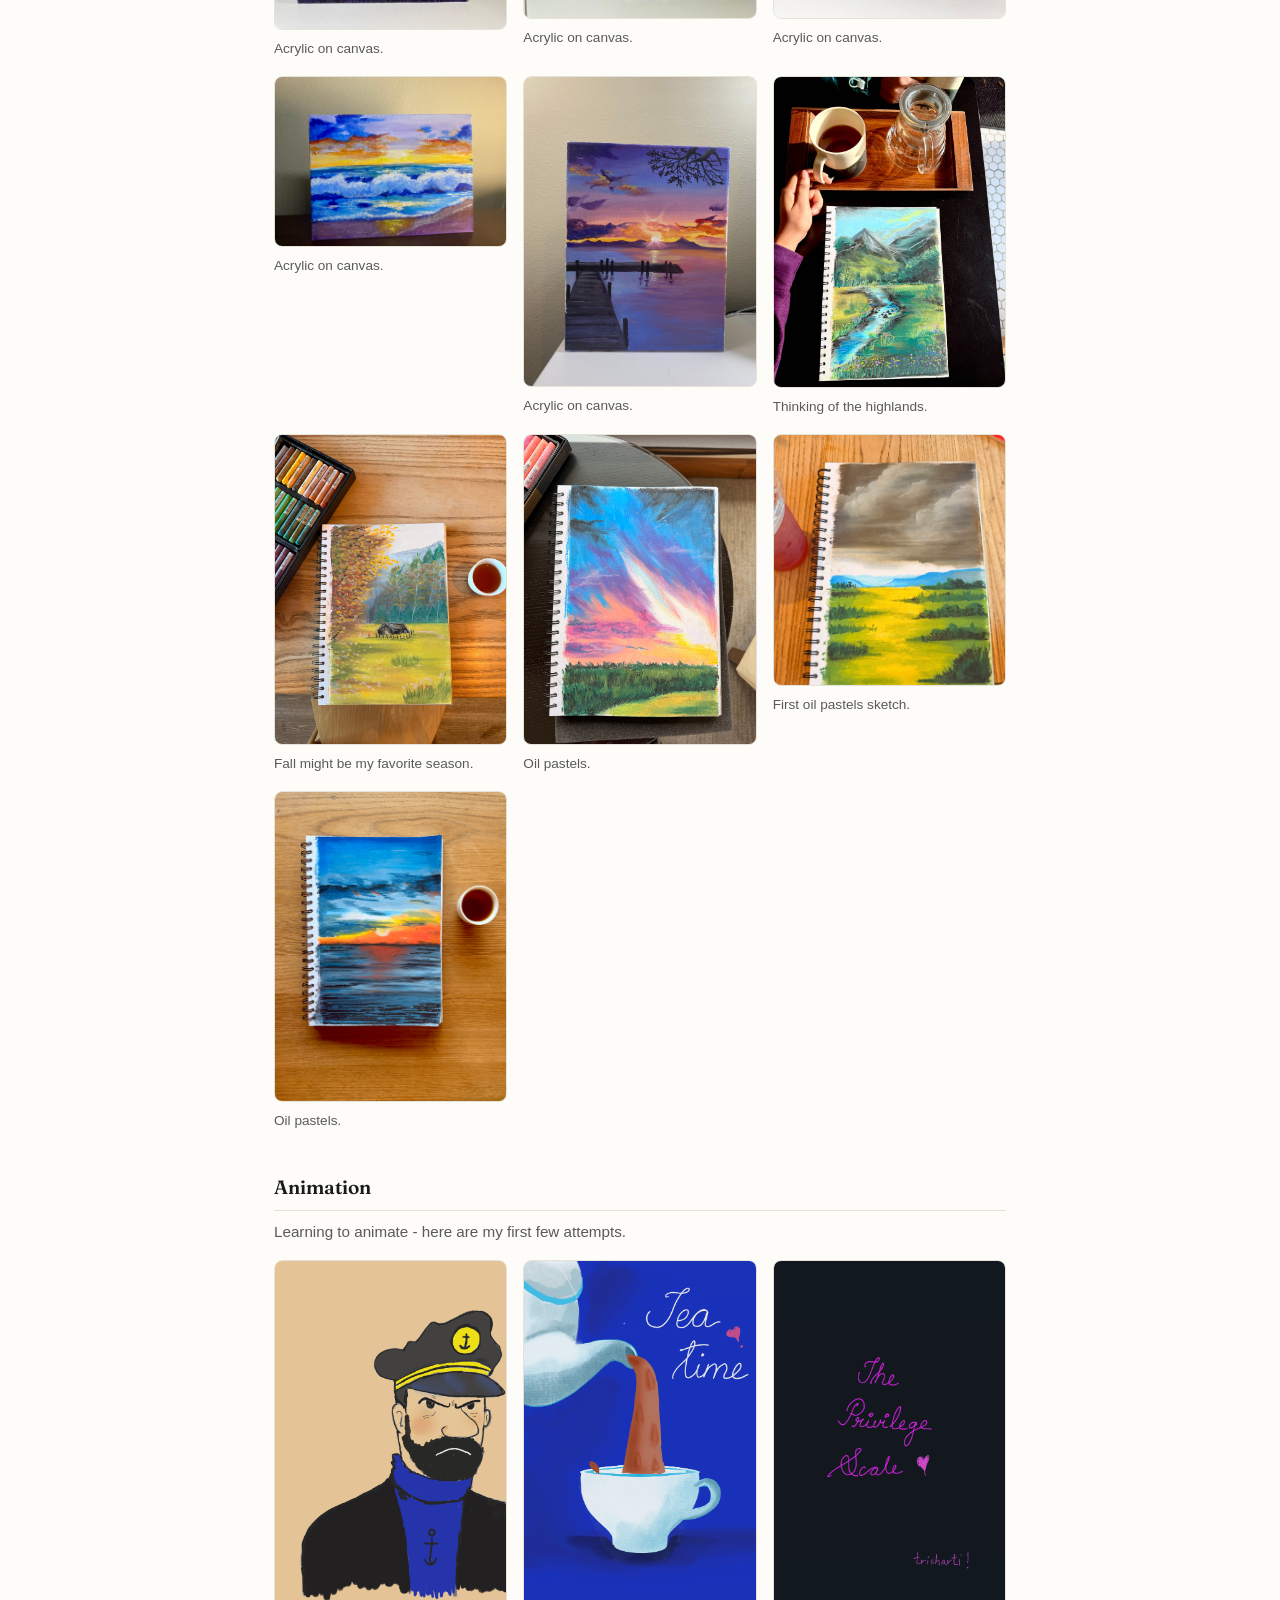
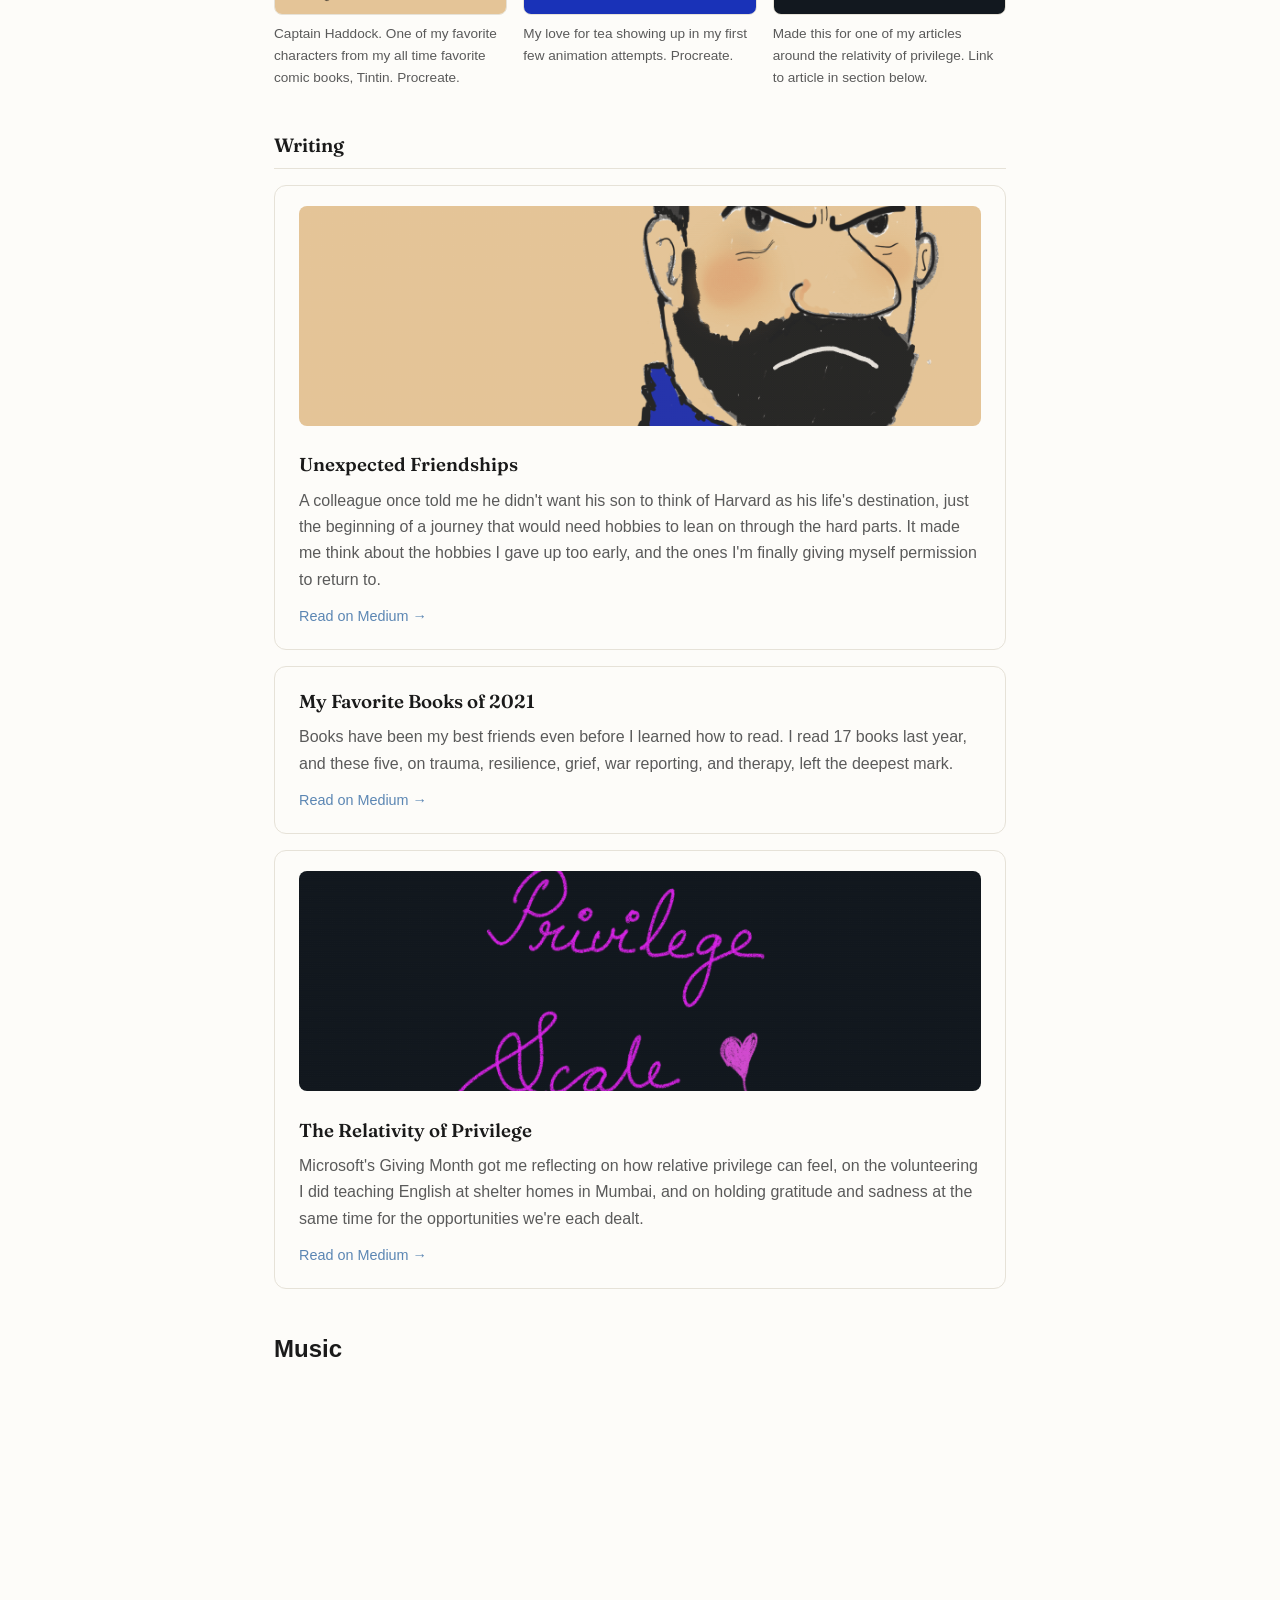
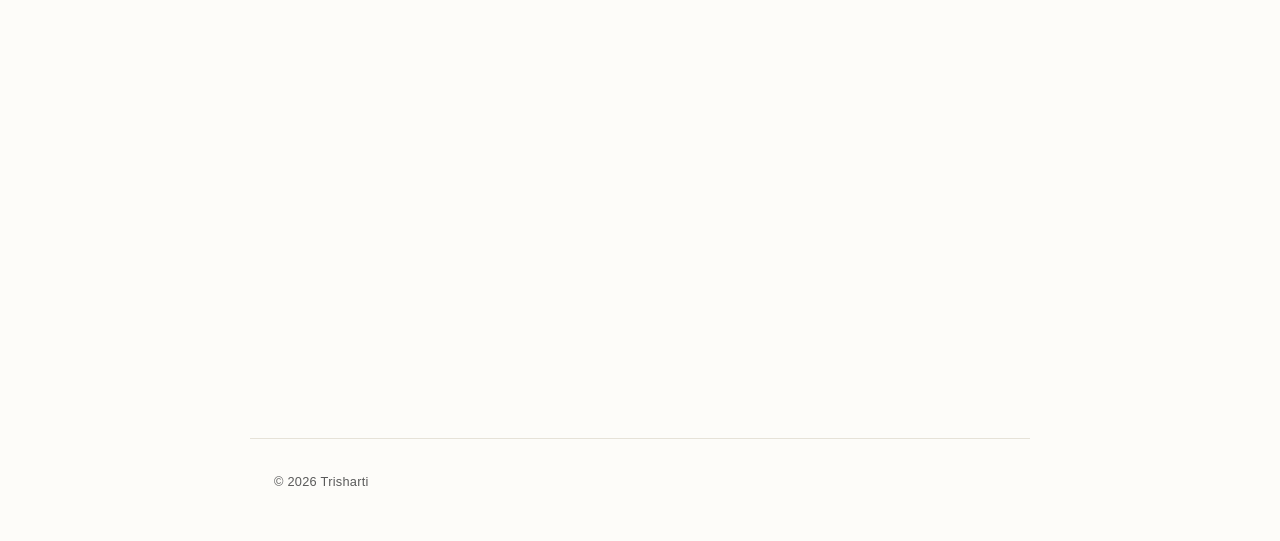
==== commit 9a724ec7: "Add two oil pastels and put thoughts section first on tech page Co-Authored-By: Claude Sonnet 5.5 <n" ====
--- a/life.html
+++ b/life.html
@@ -105,6 +105,14 @@
         <figure>
           <img src="assets/art/acrylic-5.jpg" alt="Acrylic on canvas painting 5" />
           <figcaption>Acrylic on canvas.</figcaption>
+        </figure>
+        <figure>
+          <img src="assets/art/oil-pastel-highlands.jpg" alt="Mountain stream through a flower meadow, oil pastel sketch" />
+          <figcaption>Thinking of the highlands.</figcaption>
+        </figure>
+        <figure>
+          <img src="assets/art/oil-pastel-fall.jpg" alt="Cabin in an autumn meadow, oil pastel sketch" />
+          <figcaption>Fall might be my favorite season.</figcaption>
         </figure>
         <figure>
           <img src="assets/art/oil-pastel-3.jpg" alt="Colorful sunset over a field oil pastel sketch" />
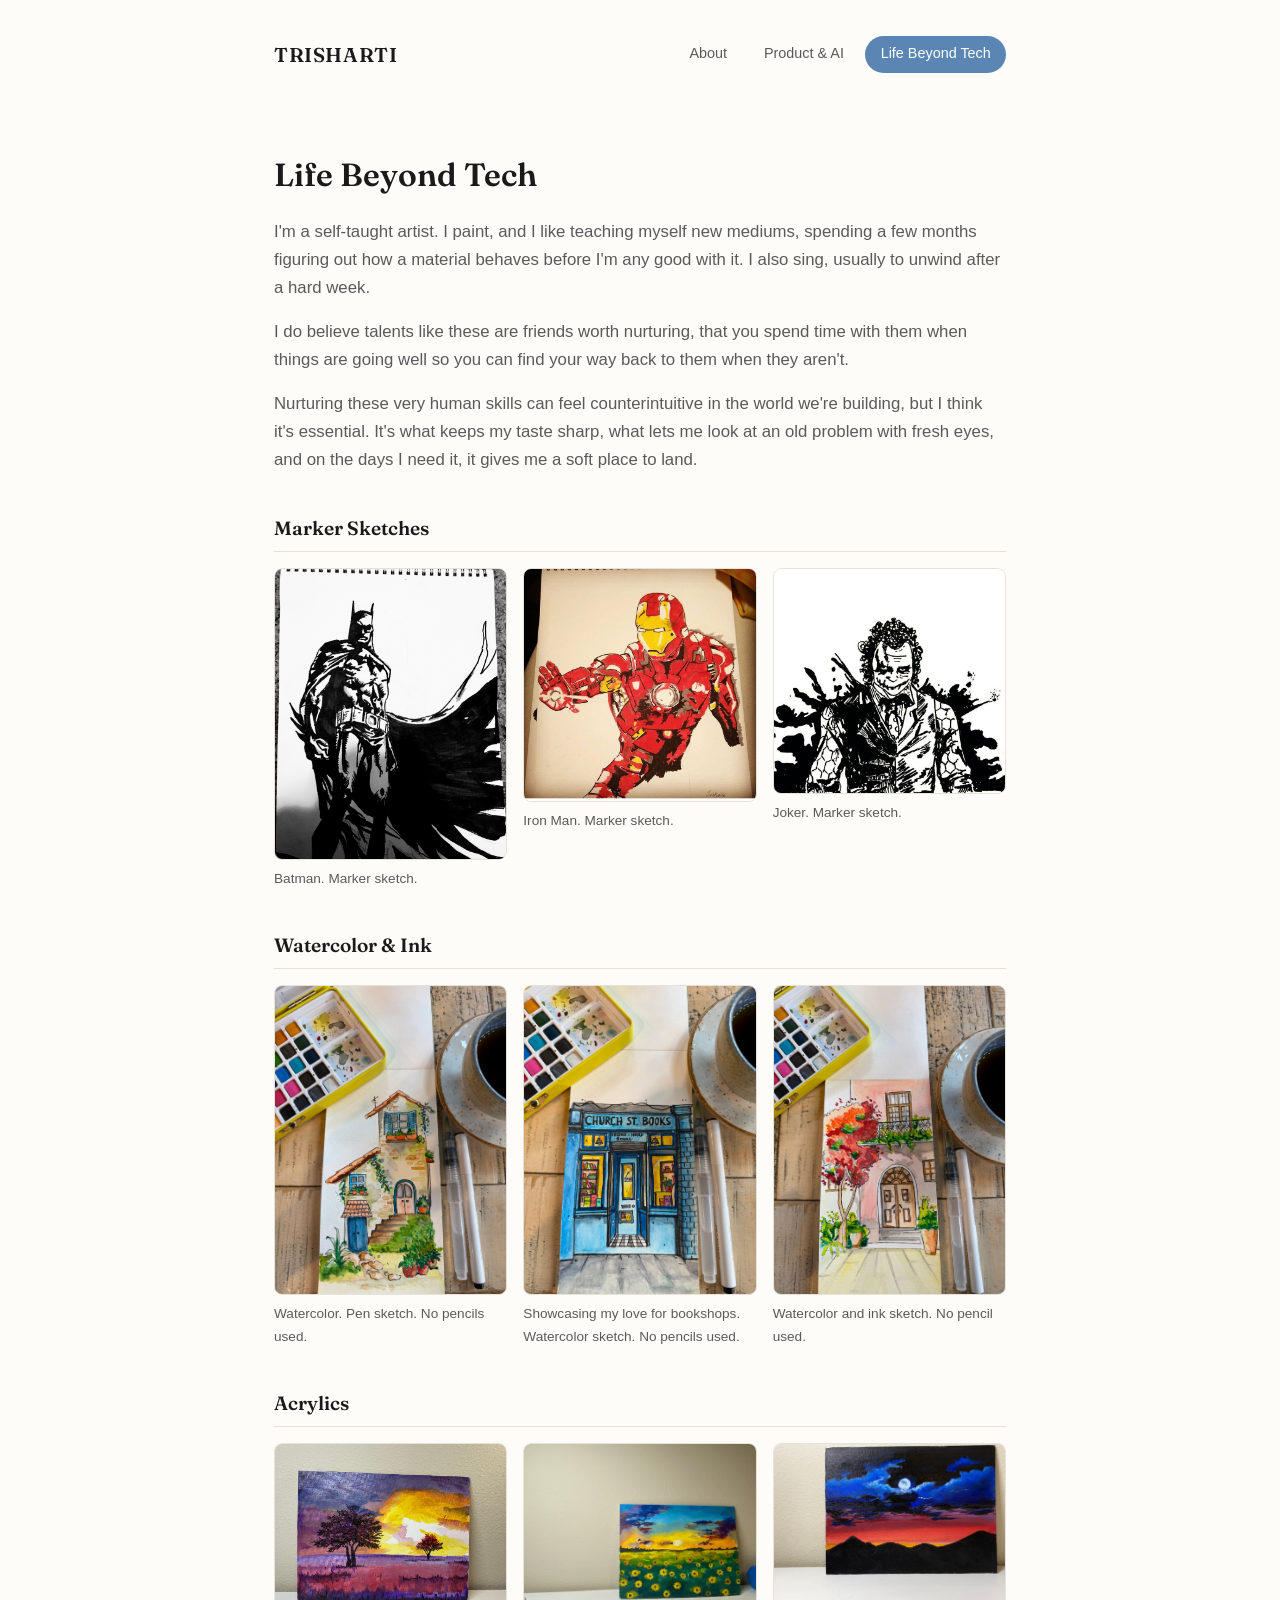
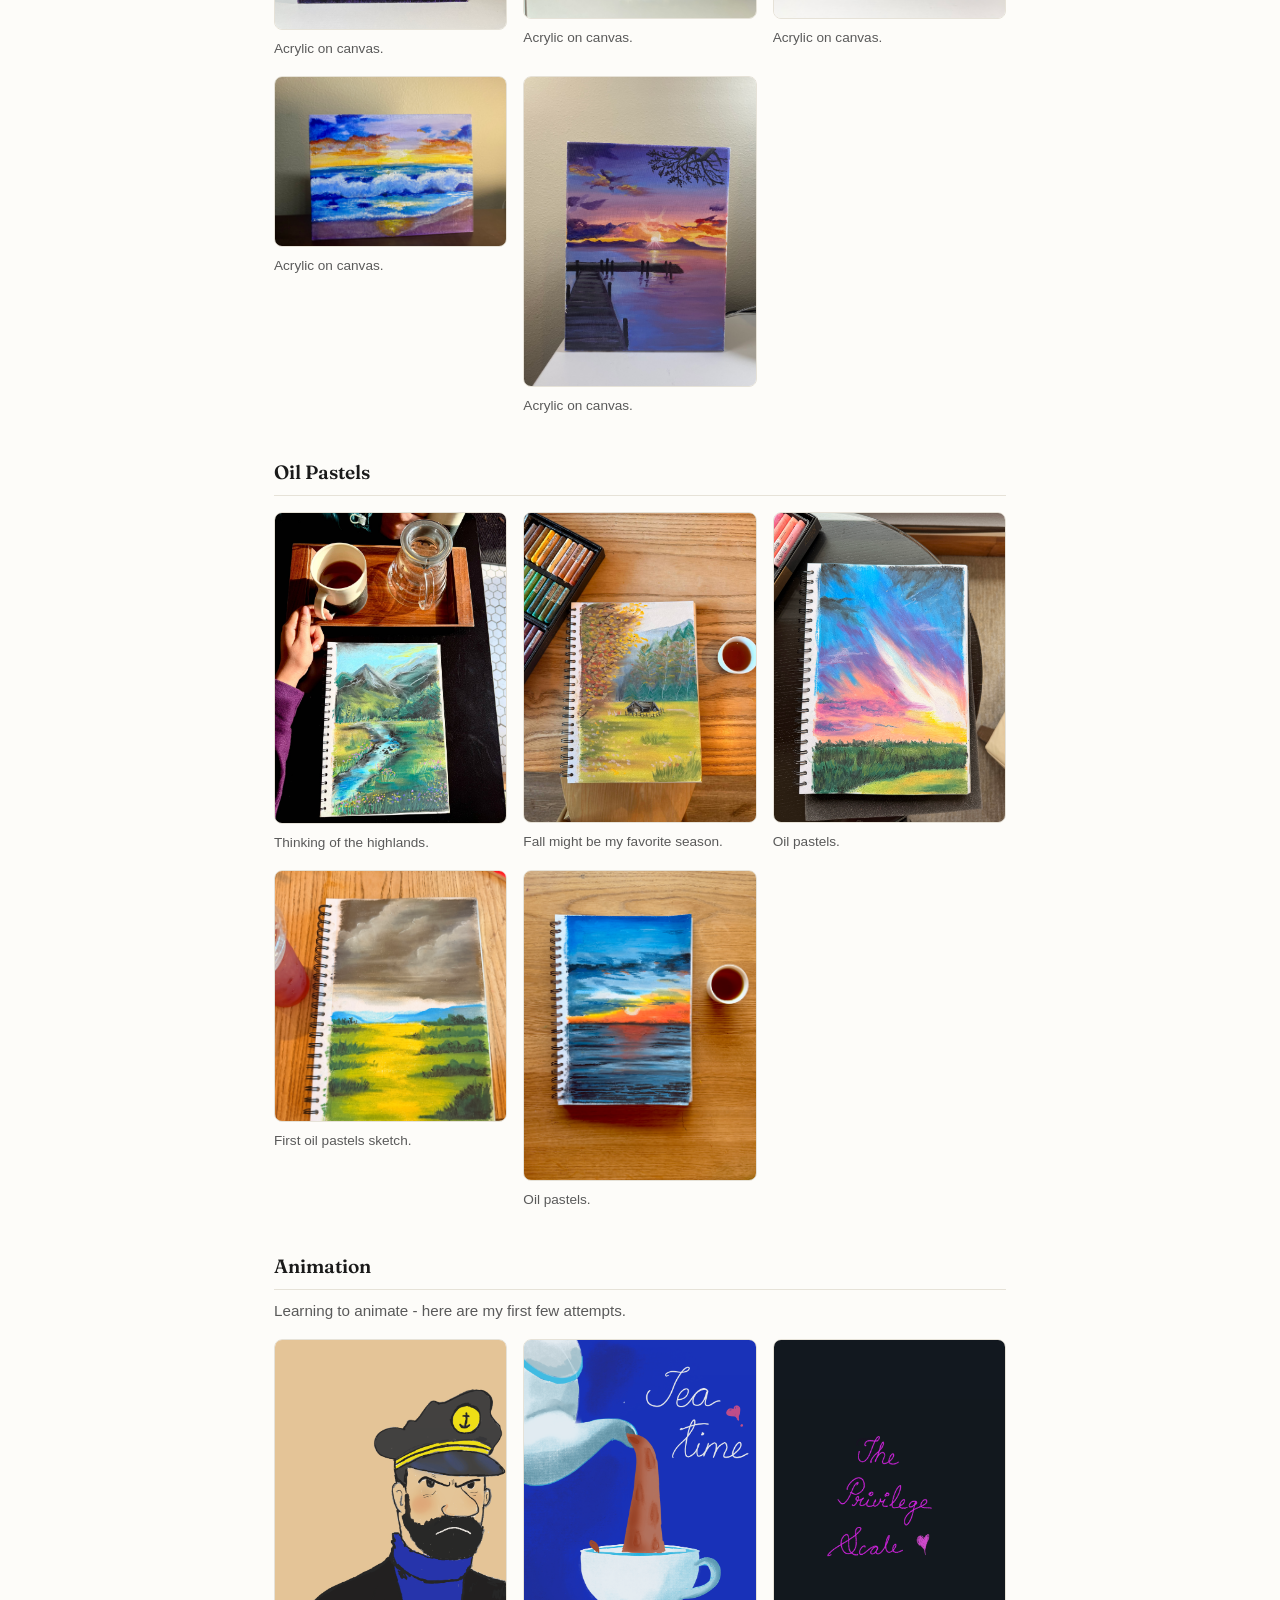
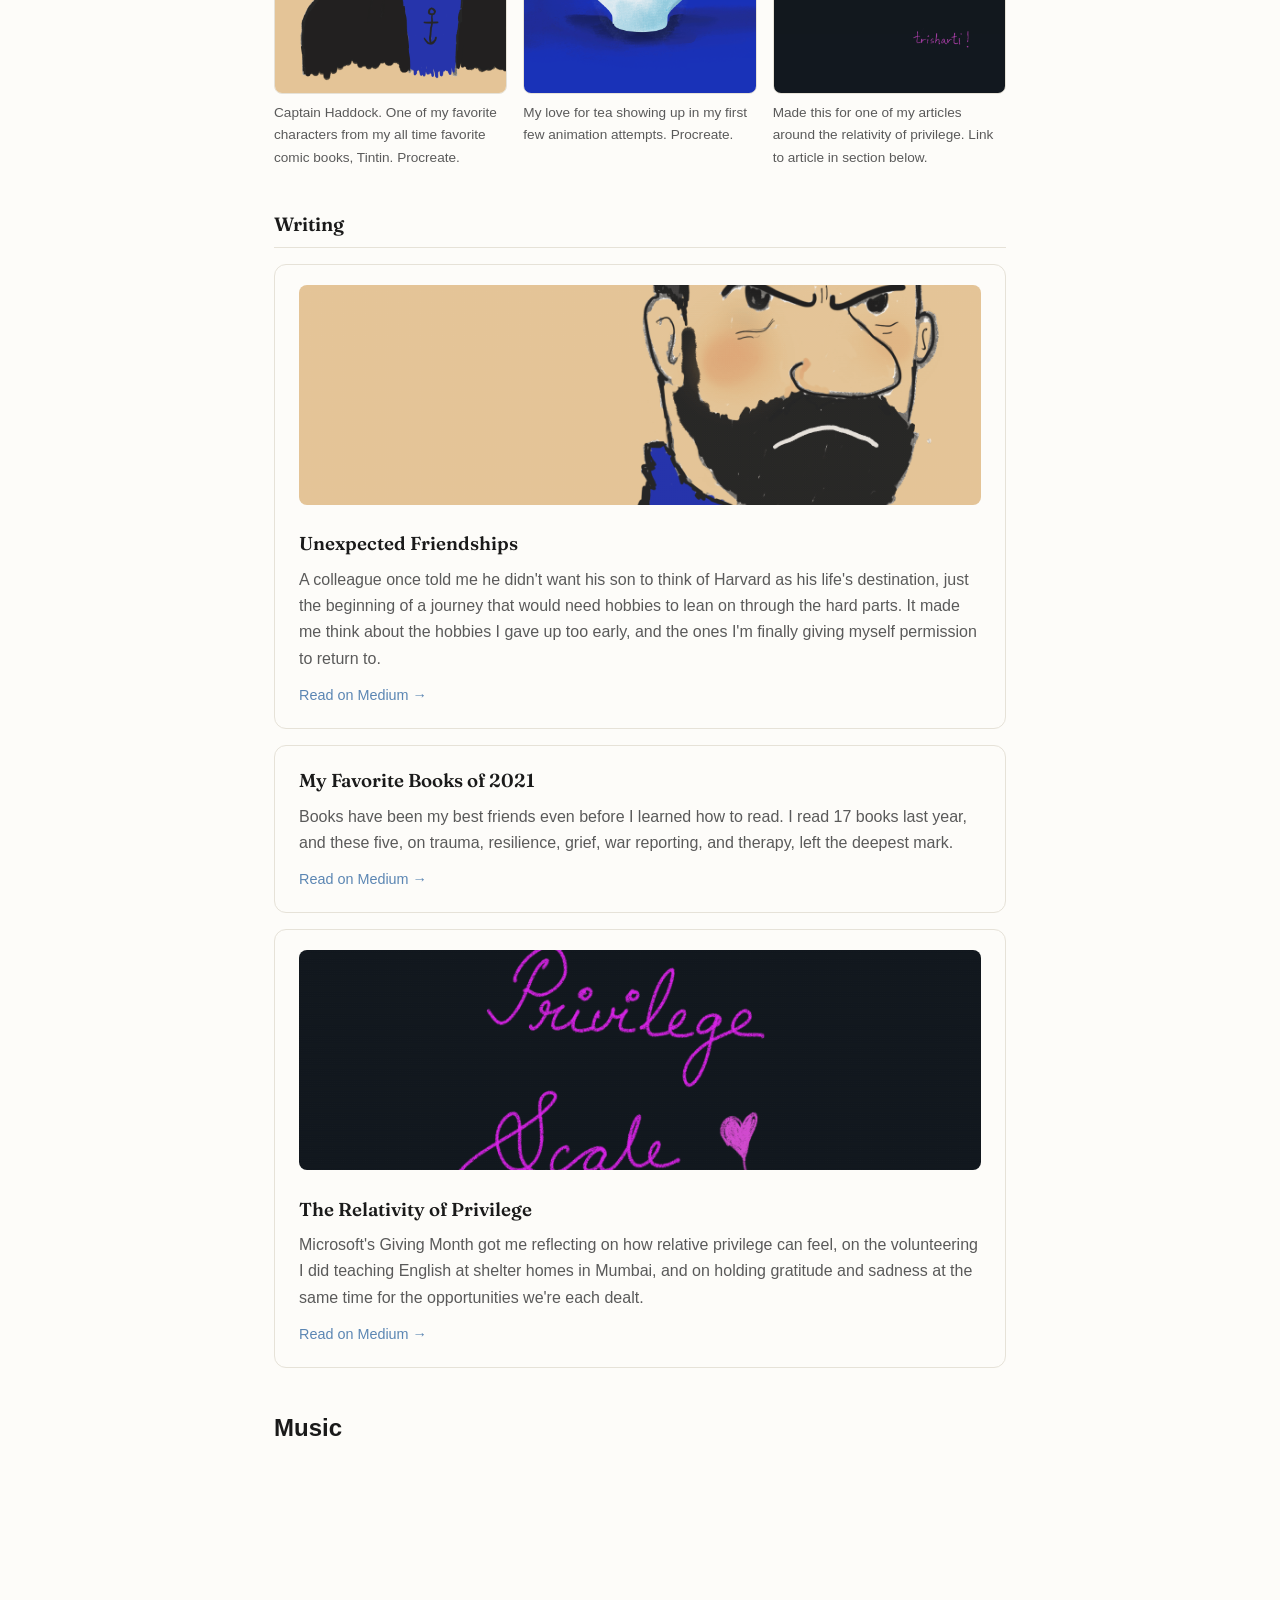
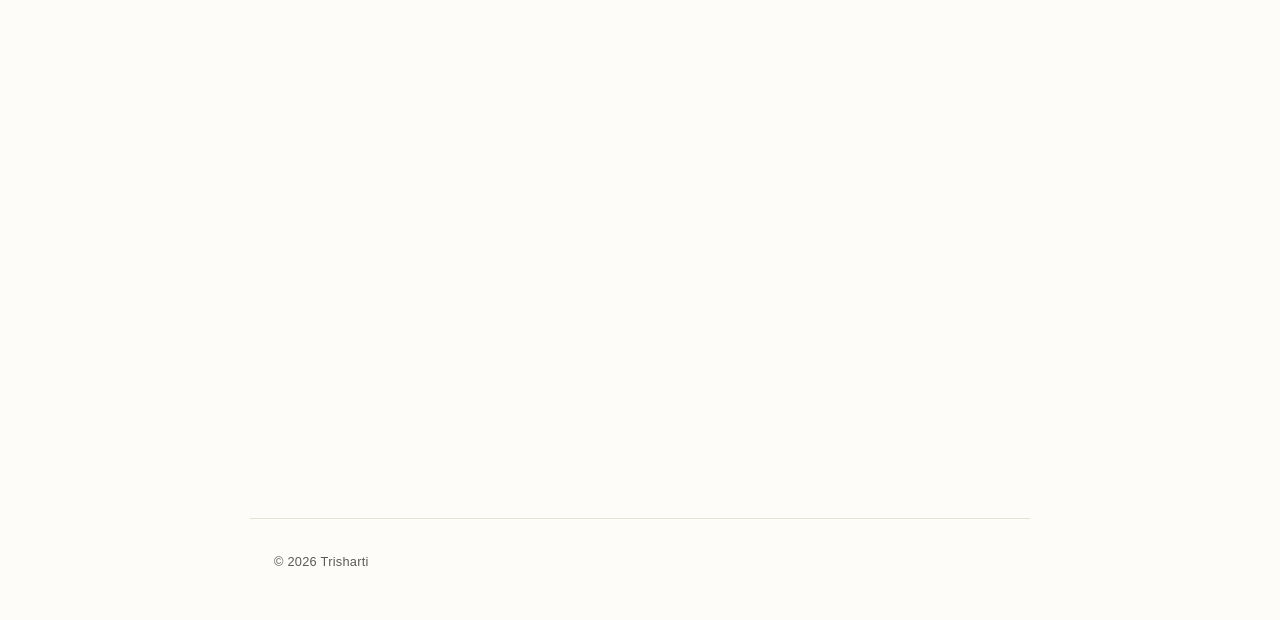
==== commit 8c056ef9: "Split Oil Pastels into its own section Co-Authored-By: Claude Sonnet 5.5 <noreply@anthropic.com>" ====
--- a/life.html
+++ b/life.html
@@ -84,7 +84,7 @@
     </section>
 
     <section class="art-grid-group">
-      <h2>Acrylics and Oil Pastels</h2>
+      <h2>Acrylics</h2>
       <div class="art-grid">
         <figure>
           <img src="assets/art/acrylic-1.jpg" alt="Acrylic on canvas painting 1" />
@@ -106,6 +106,12 @@
           <img src="assets/art/acrylic-5.jpg" alt="Acrylic on canvas painting 5" />
           <figcaption>Acrylic on canvas.</figcaption>
         </figure>
+      </div>
+    </section>
+
+    <section class="art-grid-group">
+      <h2>Oil Pastels</h2>
+      <div class="art-grid">
         <figure>
           <img src="assets/art/oil-pastel-highlands.jpg" alt="Mountain stream through a flower meadow, oil pastel sketch" />
           <figcaption>Thinking of the highlands.</figcaption>
